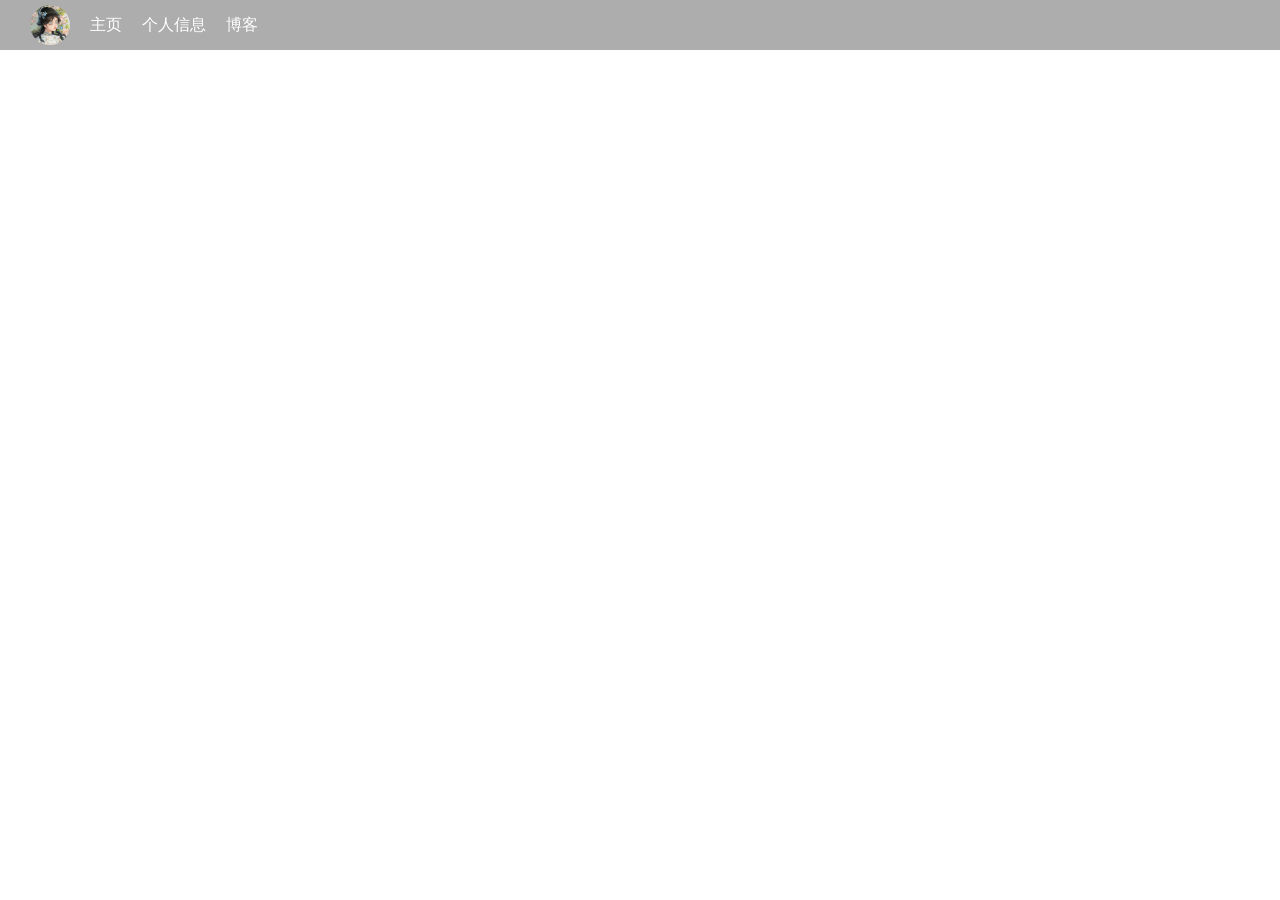
==== index.html @ e6e5ce70 "web" ====
<!DOCTYPE html>
<html lang="en">
<head>
 <video src="./img/background.mp4"  class="bjimg" autoplay loop muted></video>
    <meta charset="UTF-8">
    <meta http-equiv="X-UA-Compatible" content="IE=edge">
    <meta name="viewport" content="width=device-width, initial-scale=1.0">
    <title>Document</title>

    <link rel="stylesheet" href="./common.css">

</head>
<body>
    <!-- 导航栏 -->

    <div class="nav">
        <img src="./img/head.png" alt="">
         <a class="index.html">主页</a>
        <a href="message.html">个人信息</a>
        <a href="boke.html">博客</a>
    </div>

 <h1 class="title">welcome to my world </h1>

<html>
<head>

</head>
<body>
<script>
function clickEffect() {
  let balls = [];
  let longPressed = false;
  let longPress;
  let multiplier = 0;
  let width, height;
  let origin;
  let normal;
  let ctx;
  const colours = ["#F73859", "#14FFEC", "#00E0FF", "#FF99FE", "#FAF15D"];
  const canvas = document.createElement("canvas");
  document.body.appendChild(canvas);
  canvas.setAttribute("style", "width: 100%; height: 100%; top: 0; left: 0; z-index: 99999; position: fixed; pointer-events: none;");
  const pointer = document.createElement("span");
  pointer.classList.add("pointer");
  document.body.appendChild(pointer);

  if (canvas.getContext && window.addEventListener) {
    ctx = canvas.getContext("2d");
    updateSize();
    window.addEventListener('resize', updateSize, false);
    loop();
    window.addEventListener("mousedown", function(e) {
      pushBalls(randBetween(10, 20), e.clientX, e.clientY);
      document.body.classList.add("is-pressed");
      longPress = setTimeout(function(){
        document.body.classList.add("is-longpress");
        longPressed = true;
      }, 500);
    }, false);
    window.addEventListener("mouseup", function(e) {
      clearInterval(longPress);
      if (longPressed == true) {
        document.body.classList.remove("is-longpress");
        pushBalls(randBetween(50 + Math.ceil(multiplier), 100 + Math.ceil(multiplier)), e.clientX, e.clientY);
        longPressed = false;
      }
      document.body.classList.remove("is-pressed");
    }, false);
    window.addEventListener("mousemove", function(e) {
      let x = e.clientX;
      let y = e.clientY;
      pointer.style.top = y + "px";
      pointer.style.left = x + "px";
    }, false);
  } else {
    console.log("canvas or addEventListener is unsupported!");
  }


  function updateSize() {
    canvas.width = window.innerWidth * 2;
    canvas.height = window.innerHeight * 2;
    canvas.style.width = window.innerWidth + 'px';
    canvas.style.height = window.innerHeight + 'px';
    ctx.scale(2, 2);
    width = (canvas.width = window.innerWidth);
    height = (canvas.height = window.innerHeight);
    origin = {
      x: width / 2,
      y: height / 2
    };
    normal = {
      x: width / 2,
      y: height / 2
    };
  }
  class Ball {
    constructor(x = origin.x, y = origin.y) {
      this.x = x;
      this.y = y;
      this.angle = Math.PI * 2 * Math.random();
      if (longPressed == true) {
        this.multiplier = randBetween(14 + multiplier, 15 + multiplier);
      } else {
        this.multiplier = randBetween(6, 12);
      }
      this.vx = (this.multiplier + Math.random() * 0.5) * Math.cos(this.angle);
      this.vy = (this.multiplier + Math.random() * 0.5) * Math.sin(this.angle);
      this.r = randBetween(8, 12) + 3 * Math.random();
      this.color = colours[Math.floor(Math.random() * colours.length)];
    }
    update() {
      this.x += this.vx - normal.x;
      this.y += this.vy - normal.y;
      normal.x = -2 / window.innerWidth * Math.sin(this.angle);
      normal.y = -2 / window.innerHeight * Math.cos(this.angle);
      this.r -= 0.3;
      this.vx *= 0.9;
      this.vy *= 0.9;
    }
  }

  function pushBalls(count = 1, x = origin.x, y = origin.y) {
    for (let i = 0; i < count; i++) {
      balls.push(new Ball(x, y));
    }
  }

  function randBetween(min, max) {
    return Math.floor(Math.random() * max) + min;
  }

  function loop() {
    ctx.fillStyle = "rgba(255, 255, 255, 0)";
    ctx.clearRect(0, 0, canvas.width, canvas.height);
    for (let i = 0; i < balls.length; i++) {
      let b = balls[i];
      if (b.r < 0) continue;
      ctx.fillStyle = b.color;
      ctx.beginPath();
      ctx.arc(b.x, b.y, b.r, 0, Math.PI * 2, false);
      ctx.fill();
      b.update();
    }
    if (longPressed == true) {
      multiplier += 0.2;
    } else if (!longPressed && multiplier >= 0) {
      multiplier -= 0.4;
    }
    removeBall();
    requestAnimationFrame(loop);
  }

  function removeBall() {
    for (let i = 0; i < balls.length; i++) {
      let b = balls[i];
      if (b.x + b.r < 0 || b.x - b.r > width || b.y + b.r < 0 || b.y - b.r > height || b.r < 0) {
        balls.splice(i, 1);
      }
    }
  }
}
clickEffect();//调用特效函数
</script>

</body>
</html>


</body>
</html>
---- common.css ----
* {
    margin: 0;
    padding: 0;
    box-sizing: border-box;
}

   .bjimg {
      position: fixed;
      top: 0;
      left: 0;
      width: 100%;
      height: 100%;
      z-index: -10;
      object-fit: cover;

    }

.title {
    position: absolute;
    display: flex;
    justify-content: center;
    left: 0;
    right: 0;
    top: 400px;
    margin: auto;
    bottom: 0;
    color: #fff;
    font-size: 64px;
    font-weight: 500;
}

/* 设置整体页面高度 */
html, body {
    height: 100%;
    background-position: center center;
    background-size: cover;
    background-repeat: no-repeat;
}

/* 上方导航栏 */
.nav {
    width: 100%;
    height: 50px;
    background-color: rgba(51, 51, 51, 0.4);
    color: #fff;

    display: flex;
    justify-content: left;
    align-items: center;
}

/* 导航栏中的图标 */
.nav img {
    width: 40px;
    height: 40px;
    margin-left: 30px;
    margin-right: 10px;
    border-radius: 50%;
}

/* 导航栏中的占位器 */
.nav .spacer {
    width: 70%;
}

/* 导航栏中的按钮 */
.nav a {
    color: #fff;
    text-decoration: none;
    padding: 0 10px;
}


/* 页面内容  版心 */
.container {
    /* 使用 calc 计算高度 */
    height: calc(100% - 50px);
    /* 设置版心宽度 */
    width: 1100px;
    /* 水平居中 */
    margin: 0 auto;
    /* 使用弹性布局 */
    display: flex;
    justify-content: space-between;
    align-items: stretch;
}

/* 左侧部分，用来放置用户信息 */
.container-left {
    height: 100%;
    width: 250px;
}

.container-left-container{
 height: 50%;
    /* 和左侧部分中间留出50px间隙 */
    width: 250px;
    /* 若内容溢出则自动加上滚动条 */
    overflow: auto;
    background-color: rgba(255, 255, 255, 0.6);
    border-radius: 10px;
}
.container-left-container img {
    width: 140px;
    height: 140px;
    border-radius: 50%;
}
.container h3 {
    text-align: center;
    padding: 10px;
}
/* 右侧部分，用来放置正文 */
.container-right {
    height: 100%;
    /* 和左侧部分中间留出50px间隙 */
    width: 800px;
    /* 若内容溢出则自动加上滚动条 */
    overflow: auto;
    background-color: rgba(255, 255, 255, 0.5);
    border-radius: 100px;
}

.boke {
  margin: 0 auto;
    display: flex;
    height: calc(100% - 50px);
    width: 1400px;
    margin: 0 auto;
    justify-content: space-between;

}

.boke-left
{
    height: 720px;
    /* 和左侧部分中间留出50px间隙 */
    width: 330px;
    /* 若内容溢出则自动加上滚动条 */

    background-color: rgba(255, 255, 255, 0);
    border-radius: 10px;

}

.message
{
height: 50%;
    /* 和左侧部分中间留出50px间隙 */
    width: 330px;
    /* 若内容溢出则自动加上滚动条 */
    overflow: auto;
    background-color: rgba(255, 255, 255, 0.5);
    border-radius: 10px;
}
.head-name
{
 width: ;
    height: 200px;
    background-color: rgba(255, 255, 255, 0);
    display: flex;
    justify-content: left;
    align-items: center;
}

.counter {
    padding: 5px;
    display: flex;
    justify-content: space-around;
}

.head_name img {
    width: 90px;
    height: 90px;
    margin-left: 30px;
    margin-right: 10px;
    border-radius: 50%;
}

/* 导航栏中的按钮 */
.head_name a {
    color: #fff;
    text-decoration: none;
    padding: 0 10px;
    font-size:54px;
}
.hot
{
 width: 330px;
 height:400px;
 background-color: rgba(205, 255, 255, 0.5);

}

.hot img
{
width: 60px;
 height:60px;
}

.talk
{
 width: 330px;
 height:380px;
 background-color: rgba(255, 205, 255, 0.5);

}

.boke-center
{
 height: 100%;
    /* 和左侧部分中间留出50px间隙 */
    width: 620px;

    background-color: rgba(255, 255, 255, 0);
    border-radius: 10px;


}

.passage
{
 width: 650px;
height:250px;
 background-color: rgba(255, 255, 255, 0.5);
}

.passage1
{
 width: 620px;
height:600px;
 background-color: rgba(255, 255, 255, 0.5);
}

.boke-right
{
 height: 100%;
    /* 和左侧部分中间留出50px间隙 */
    width: 280px;
    background-color: rgba(255, 255, 255, 0.5);
    border-radius: 10px;
}

.dict
{
 width: 280px;
 height:50%;
 background-color: rgba(255, 255, 205, 0.5);
}

.classify
{
 width: 280px;
 height:50%;
 background-color: rgba(255, 255, 5, 0.5);
}


p {

    color: #fff;
    font-size: 14px;
    font-weight: 500;
}

h2 {
  color: #fff;
    font-size: 20px;
    font-weight: 500;
    text-align: center;
}
h3 {
  color: #fff;
    font-size: 25px;
    font-weight: 500;
    text-align: center;
}
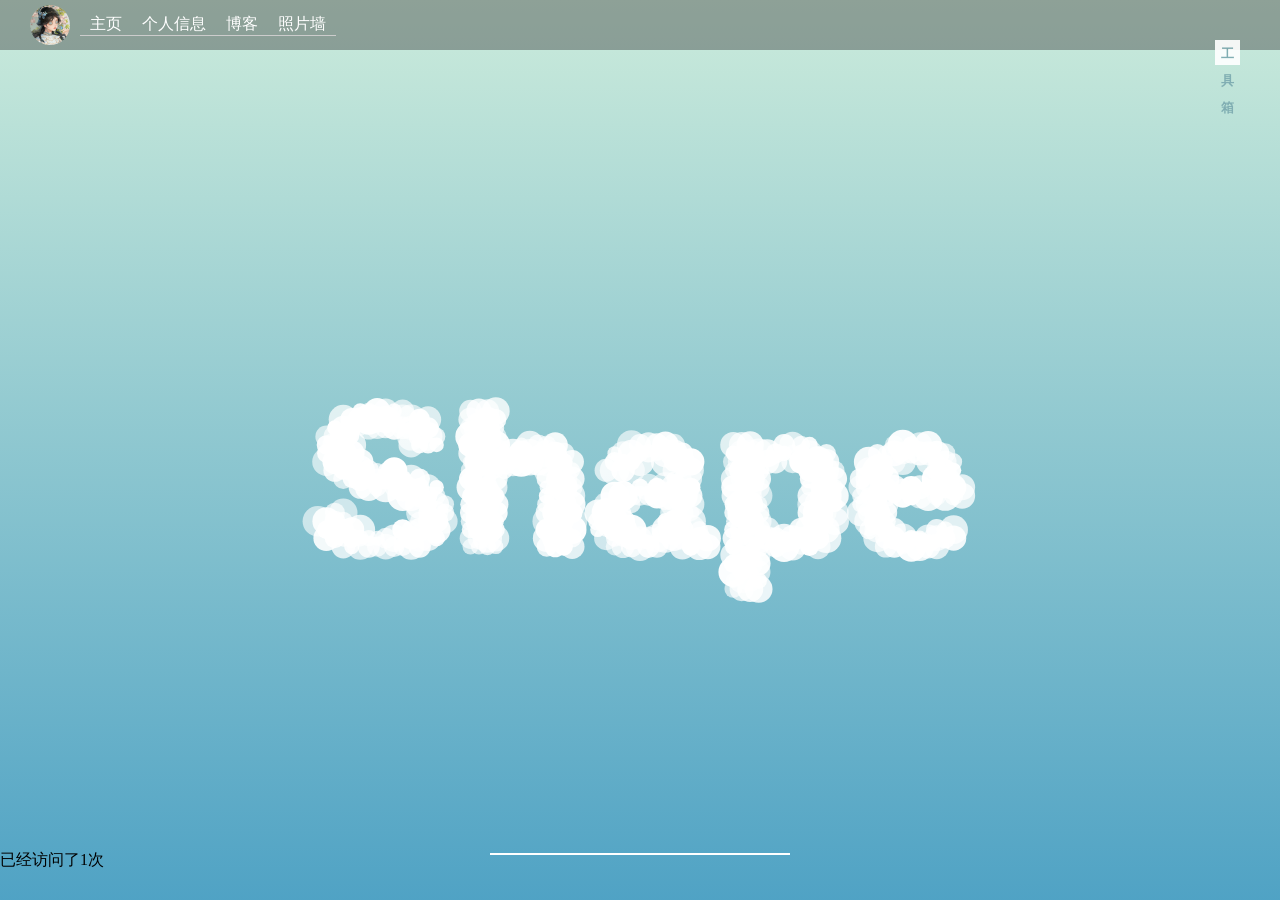
==== commit 00e0d547: "动画" ====
--- a/index.html
+++ b/index.html
@@ -1,31 +1,54 @@
 <!DOCTYPE html>
 <html lang="en">
 <head>
- <video src="./img/background.mp4"  class="bjimg" autoplay loop muted></video>
+
+ <video src="./img/background.mp4"  class="bjimg" autoplay loop muted ></video>
     <meta charset="UTF-8">
     <meta http-equiv="X-UA-Compatible" content="IE=edge">
     <meta name="viewport" content="width=device-width, initial-scale=1.0">
     <title>Document</title>
-
-    <link rel="stylesheet" href="./common.css">
+    <link rel="stylesheet" href="./css/common.css">
+     <link rel="stylesheet" href="css/normalize.css">
+     <link rel="stylesheet" href="./css/style.css" media="screen" type="text/css" />
+       <div class="nav">
+        <img src="./img/head.png" alt="">
+           <a class="index.html">主页</a>
+           <a href="./html/message.html">个人信息</a>
+           <a href="./html/boke.html">博客</a>
+           <a href="./html/photo.html">照片墙</a>
+    </div>
 
 </head>
+
 <body>
-    <!-- 导航栏 -->
-
-    <div class="nav">
-        <img src="./img/head.png" alt="">
-         <a class="index.html">主页</a>
-        <a href="message.html">个人信息</a>
-        <a href="boke.html">博客</a>
+<div class="over">
+<canvas class="canvas"  width="500" height="400">您的浏览器不支持canvas，请升级</canvas>
+<div class="help">工具箱</div>
+<div class="ui">
+  <input class="ui-input" type="输入你的文字" />
+  <span class="ui-return">↵</span>
+</div>
+</div>
+<div class="overlay">
+  <div class="tabs">
+    <div class="tabs-labels"><span class="tabs-label">指令</span>
+    <div class="tabs-panels">
+      <ul class="tabs-panel commands">
+        <li class="commands-item"><span class="commands-item-title">文本</span><span class="commands-item-info" data-demo="hello world">任意文字</span><span class="commands-item-action">Demo</span></li>
+         <li class="commands-item"><span class="commands-item-title">倒计时</span><span class="commands-item-info" data-demo="#time">时间</span><span class="commands-item-action">Demo</span></li>
+        <li class="commands-item"><span class="commands-item-title">矩形</span><span class="commands-item-info" data-demo="#rectangle 30x15">矩形长宽<span class="commands-item-mode">width x height</span></span><span class="commands-item-action">Demo</span></li>
+        <li class="commands-item"><span class="commands-item-title">圆形</span><span class="commands-item-info" data-demo="#circle 25">圆形半径<span class="commands-item-mode">diameter</span></span><span class="commands-item-action">Demo</span></li>
+        <li class="commands-item commands-item--gap"><span class="commands-item-title">现在时间</span><span class="commands-item-info" data-demo="The time is|#time|#countdown 3|#icon thumbs-up"><span class="commands-item-mode"></span>&nbsp;<span class="commands-item-mode"></span></span><span class="commands-item-action">Demo</span></li>
+      </ul>
+      <div class="tabs-panel ui-details">
+      </div>
+      <div class="tabs-panel ui-share">
+      </div>
     </div>
-
- <h1 class="title">welcome to my world </h1>
-
-<html>
-<head>
-
-</head>
+  </div>
+</div>
+</div>
+  <script src="js/index.js"></script>
 <body>
 <script>
 function clickEffect() {
@@ -37,10 +60,10 @@
   let origin;
   let normal;
   let ctx;
-  const colours = ["#F73859", "#14FFEC", "#00E0FF", "#FF99FE", "#FAF15D"];
+  const colours = ["#FFB6C1","#6495ED","#98FB98","#FFE4C4","#FF7F50","#FF6347"];
   const canvas = document.createElement("canvas");
   document.body.appendChild(canvas);
-  canvas.setAttribute("style", "width: 100%; height: 100%; top: 0; left: 0; z-index: 99999; position: fixed; pointer-events: none;");
+  canvas.setAttribute("style", "width: 1%; height: 1%; top: 0; left: 0; z-index: 99999; position: fixed; pointer-events: none;");
   const pointer = document.createElement("span");
   pointer.classList.add("pointer");
   document.body.appendChild(pointer);
@@ -87,12 +110,12 @@
     width = (canvas.width = window.innerWidth);
     height = (canvas.height = window.innerHeight);
     origin = {
-      x: width / 2,
-      y: height / 2
+      x: width ,
+      y: height
     };
     normal = {
-      x: width / 2,
-      y: height / 2
+      x: width ,
+      y: height
     };
   }
   class Ball {
@@ -164,9 +187,20 @@
 clickEffect();//调用特效函数
 </script>
 
+<script type="text/javascript">
+
+	if(null !=localStorage.pagecount){
+		localStorage.pagecount=Number(localStorage.pagecount)+1;
+	}else{
+		localStorage.pagecount=1;
+		}
+	document.write("已经访问了"+localStorage.pagecount+"次<br>");
+
+</script>
+
+
 </body>
+
 </html>
 
 
-</body>
-</html>
--- a/css/common.css
+++ b/css/common.css
@@ -0,0 +1,334 @@
+* {
+    margin: 0;
+    padding: 0;
+    box-sizing: border-box;
+
+}
+
+.over{
+ overflow:hidden;
+ width:1500px;
+  height:800px;
+}
+
+
+   .bjimg {
+      position: fixed;
+      top: 0;
+      left: 0;
+      width: 100%;
+      height: 100%;
+      z-index: -10;
+      object-fit: cover;
+
+    }
+
+.title {
+    position: absolute;
+    display: flex;
+    justify-content: center;
+    left: 0;
+    right: 0;
+    top: 400px;
+    margin: auto;
+    bottom: 0;
+    color: #fff;
+    font-size: 64px;
+    font-weight: 500;
+    font-family: "宋体";
+
+}
+.title:hover {
+            color: rgb(232,71,65);
+            font-size: 100px;
+}
+
+/* 设置整体页面高度 */
+html, body {
+    height: 100%;
+    background-position: center center;
+    background-size: cover;
+    background-repeat: no-repeat;
+       font-family: "宋体";
+}
+
+/* 上方导航栏 */
+.nav {
+    width: 100%;
+    height: 50px;
+    background-color: rgba(51, 51, 51, 0.4);
+    color: #fff;
+   font-family: "宋体";
+    display: flex;
+    justify-content: left;
+    align-items: center;
+}
+
+/* 导航栏中的图标 */
+.nav img {
+    width: 40px;
+    height: 40px;
+    margin-left: 30px;
+    margin-right: 10px;
+    border-radius: 50%;
+}
+
+/* 导航栏中的占位器 */
+.nav .spacer {
+    width: 70%;
+}
+
+/* 导航栏中的按钮 */
+.nav a {
+    color: #fff;
+    text-decoration: none;
+    padding: 0 10px;
+   font-family: "宋体";
+}
+
+
+/* 页面内容  版心 */
+.container {
+    /* 使用 calc 计算高度 */
+    height: calc(100% - 50px);
+    /* 设置版心宽度 */
+    width: 1100px;
+    /* 水平居中 */
+    margin: 0 auto;
+    /* 使用弹性布局 */
+    display: flex;
+    justify-content: space-between;
+    align-items: stretch;
+}
+
+/* 左侧部分，用来放置用户信息 */
+.container-left {
+    height: 100%;
+    width: 250px;
+}
+
+.container-left-container{
+ height: 50%;
+    /* 和左侧部分中间留出50px间隙 */
+    width: 250px;
+    /* 若内容溢出则自动加上滚动条 */
+
+    background-color: rgba(255, 255, 255, 0.6);
+    border-radius: 10px;
+}
+.container-left-container img {
+    width: 140px;
+    height: 140px;
+    border-radius: 50%;
+}
+.container h3 {
+    text-align: center;
+    padding: 10px;
+       font-family: "宋体";
+}
+/* 右侧部分，用来放置正文 */
+.container-right {
+    height: 100%;
+    /* 和左侧部分中间留出50px间隙 */
+    width: 800px;
+    /* 若内容溢出则自动加上滚动条 */
+    overflow: auto;
+    background-color: rgba(255, 255, 255, 0.5);
+    border-radius: 1px;
+}
+
+.boke {
+  margin: 0 auto;
+    display: flex;
+    height: calc(100% - 50px);
+    width: 1400px;
+    margin: 0 auto;
+    justify-content: space-between;
+
+}
+
+.boke-left
+{
+    height: 720px;
+    /* 和左侧部分中间留出50px间隙 */
+    width: 330px;
+    /* 若内容溢出则自动加上滚动条 */
+
+    background-color: rgba(255, 255, 255, 0);
+    border-radius: 10px;
+
+}
+
+.message
+{
+height: 50%;
+    /* 和左侧部分中间留出50px间隙 */
+    width: 330px;
+    /* 若内容溢出则自动加上滚动条 */
+    overflow: auto;
+    background-color: rgba(255, 255, 255, 0.5);
+    border-radius: 10px;
+}
+.head-name
+{
+ width: ;
+    height: 100px;
+    background-color: rgba(255, 255, 255, 0);
+    display: flex;
+    justify-content: left;
+    align-items: center;
+}
+
+.counter {
+    padding: 5px;
+    display: flex;
+    justify-content: space-around;
+}
+
+.message .head_name img {
+    width: 90px;
+    height: 90px;
+    margin-left: 30px;
+    margin-right: 10px;
+    border-radius: 50%;
+
+}
+.message img
+ {width: 45px;
+    height: 45px;
+    margin-left: 60px;
+    margin-right: 10px;
+    border-radius: 50%;
+     margin-top: 22px;
+    }
+
+/* 导航栏中的按钮 */
+.head_name a {
+    color: #fff;
+    text-decoration: none;
+    padding: 0 10px;
+    font-size:54px;
+}
+.hot
+{
+ width: 330px;
+ height:400px;
+ background-color: rgba(205, 255, 255, 0.5);
+
+}
+
+.hot img
+{
+width: 60px;
+ height:60px;
+}
+
+.talk
+{
+ width: 330px;
+ height:380px;
+ background-color: rgba(255, 205, 255, 0.5);
+
+}
+
+.boke-center
+{
+ height: 100%;
+    /* 和左侧部分中间留出50px间隙 */
+    width: 620px;
+
+    background-color: rgba(255, 255, 255, 0);
+    border-radius: 10px;
+
+
+}
+
+.passage
+{
+ width: 650px;
+height:250px;
+ background-color: rgba(255, 255, 255, 0.5);
+}
+
+.passage1
+{
+ width: 620px;
+height:600px;
+ background-color: rgba(255, 255, 255, 0.5);
+}
+
+.boke-right
+{
+ height: 100%;
+    /* 和左侧部分中间留出50px间隙 */
+    width: 280px;
+    background-color: rgba(255, 255, 255, 0.5);
+    border-radius: 10px;
+}
+
+.dict
+{
+ width: 280px;
+ height:50%;
+ background-color: rgba(255, 255, 205, 0.5);
+}
+
+.classify
+{
+ width: 280px;
+ height:50%;
+ background-color: rgba(255, 255, 5, 0.5);
+}
+
+
+p {
+
+    color: #fff;
+    font-size: 14px;
+    font-weight: 500;
+    font-family: "宋体";
+}
+
+h2 {
+  color: #fff;
+    font-size: 20px;
+    font-weight: 500;
+    text-align: center;
+ font-family: "宋体";
+}
+h3 {
+  color: #fff;
+    font-size: 25px;
+    font-weight: 500;
+    text-align: center;
+        font-family: "宋体";
+}
+h4 {
+  color: #fff;
+    font-size: 23px;
+    font-weight: 700;
+      font-family: "宋体";
+}
+
+h5{
+  color: #fff;
+    font-size: 20px;
+    font-weight: 500;
+
+        font-family: "宋体";
+}
+
+
+
+a {
+    cursor:url('../img/pointer.cur'), auto;
+}
+.visit
+{
+ width: 280px;
+ height:50%;
+ background-color: rgba(255, 255, 5, 0.5);
+}
+
+
+
--- a/css/style.css
+++ b/css/style.css
@@ -0,0 +1,315 @@
+body {
+   box-sizing: border-box;
+}
+
+
+h1 {
+  color: #111;
+  margin: 0 0 12px 0;
+  font-size: 24px;
+  line-height: 1.5em;
+}
+
+p {
+  margin: 0 0 10x 0;
+}
+
+a {
+  color: #888;
+  text-decoration: none;
+  border-bottom: 1px solid #ccc;
+}
+
+a:hover {
+  border-bottom-color: #888;
+}
+
+body,
+.overlay {
+  -webkit-perspective: 1000;
+  -webkit-perspective-origin-y:50%;
+  box-sizing: border-box;
+}
+
+.body--ready {
+  background: -webkit-linear-gradient(top, rgb(203, 235, 219) 0%, rgb(55, 148, 192) 120%);
+  background: -moz-linear-gradient(top, rgb(203, 235, 219) 0%, rgb(55, 148, 192) 120%);
+  background: -o-linear-gradient(top, rgb(203, 235, 219) 0%, rgb(55, 148, 192) 120%);
+  background: -ms-linear-gradient(top, rgb(203, 235, 219) 0%, rgb(55, 148, 192) 120%);
+  background: linear-gradient(top, rgb(203, 235, 219) 0%, rgb(55, 148, 192) 120%);
+}
+
+.body--ready .overlay {
+  -webkit-transition: -webkit-transform 0.7s cubic-bezier(0.694, 0.0482, 0.335, 1),
+                      opacity 0.7s cubic-bezier(0.694, 0.0482, 0.335, 1);
+  -moz-transition: -moz-transform 0.7s cubic-bezier(0.694, 0.0482, 0.335, 1),
+                      opacity 0.7s cubic-bezier(0.694, 0.0482, 0.335, 1);
+  -ms-transition: -ms-transform 0.7s cubic-bezier(0.694, 0.0482, 0.335, 1),
+                      opacity 0.7s cubic-bezier(0.694, 0.0482, 0.335, 1);
+  -o-transition: -o-transform 0.7s cubic-bezier(0.694, 0.0482, 0.335, 1),
+                      opacity 0.7s cubic-bezier(0.694, 0.0482, 0.335, 1);
+  transition: transform 0.7s cubic-bezier(0.694, 0.0482, 0.335, 1),
+                      opacity 0.7s cubic-bezier(0.694, 0.0482, 0.335, 1);
+}
+
+
+.ui {
+  position: absolute;
+  left: 50%;
+  bottom: 5%;
+  width: 300px;
+  margin-left: -150px;
+}
+
+.ui-input {
+  width: 100%;
+  height: 50px;
+  background: none;
+  font-size: 24px;
+  font-weight: bold;
+  color: #fff;
+  text-align: center;
+  border: none;
+  border-bottom: 2px solid white;
+}
+
+.ui-input:focus {
+  outline: none;
+  border: none;
+  border-bottom: 2px solid white;
+}
+
+.ui-return {
+  display: none;
+  position: absolute;
+  top: 20px;
+  right: 0;
+  padding: 3px 2px 0 2px;
+  font-size: 10px;
+  line-height: 10px;
+  color: #fff;
+  border: 1px solid #fff;
+}
+
+.ui--enter .ui-return {
+  display: block;
+}
+
+.ui--wide {
+  width: 76%;
+  margin-left: 12%;
+  left: 0;
+}
+
+.ui--wide .ui-return {
+  right: -20px;
+}
+
+.help {
+  position: absolute;
+  top: 40px;
+  right: 40px;
+  width: 25px;
+  height: 25px;
+  text-align: center;
+  font-size: 13px;
+  line-height: 27px;
+  font-weight: bold;
+  cursor: pointer;
+  background: #fff;
+  color: #79a8ae;
+  opacity: .9;
+
+  -webkit-transition: opacity 0.1s cubic-bezier(0.694, 0.0482, 0.335, 1);
+  -moz-transition: opacity 0.1s cubic-bezier(0.694, 0.0482, 0.335, 1);
+  -ms-transition: opacity 0.1s cubic-bezier(0.694, 0.0482, 0.335, 1);
+  -o-transition: opacity 0.1s cubic-bezier(0.694, 0.0482, 0.335, 1);
+  transition: opacity 0.1s cubic-bezier(0.694, 0.0482, 0.335, 1);
+}
+
+.help:hover {
+  opacity: 1;
+}
+
+.overlay {
+  position: absolute;
+  top: 50%;
+  left: 50%;
+  width: 550px;
+  height: 400px;
+  margin: -260px 0 0 -275px;
+  opacity: 0;
+
+  -webkit-transform: rotateY(90deg);
+  -moz-transform: rotateY(90deg);
+  -ms-transform: rotateY(90deg);
+  -o-transform: rotateY(90deg);
+  transform: rotateY(90deg);
+}
+
+.overlay--visible {
+  opacity: 1;
+
+  -webkit-transform: rotateY(0);
+  -moz-transform: rotateY(0);
+  -ms-transform: rotateY(0);
+  -o-transform: rotateY(0);
+  transform: rotateY(0);
+}
+
+.ui-share,
+.ui-details {
+  opacity: .9;
+  background: #fff;
+  z-index: 2;
+}
+
+.ui-details-content,
+.ui-share-content {
+  padding: 100px 50px;
+}
+
+.commands {
+  margin: 0;
+  padding: 0;
+  list-style: none;
+  cursor: pointer;
+}
+
+.commands-item {
+  font-size: 12px;
+  line-height: 22px;
+  font-weight: bold;
+  text-transform: uppercase;
+  letter-spacing: 1px;
+  padding: 20px;
+  background: #fff;
+  margin-top: 1px;
+  color: #333;
+  opacity: .9;
+
+  -webkit-transition: -webkit-transform 0.7s cubic-bezier(0.694, 0.0482, 0.335, 1),
+                      opacity 0.1s cubic-bezier(0.694, 0.0482, 0.335, 1);
+  -moz-transition: -moz-transform 0.1s cubic-bezier(0.694, 0.0482, 0.335, 1),
+                      opacity 0.1s cubic-bezier(0.694, 0.0482, 0.335, 1);
+  -ms-transition: -ms-transform 0.1s cubic-bezier(0.694, 0.0482, 0.335, 1),
+                      opacity 0.1s cubic-bezier(0.694, 0.0482, 0.335, 1);
+  -o-transition: -o-transform 0.1s cubic-bezier(0.694, 0.0482, 0.335, 1),
+                      opacity 0.1s cubic-bezier(0.694, 0.0482, 0.335, 1);
+  transition: transform 0.1s cubic-bezier(0.694, 0.0482, 0.335, 1),
+                      opacity 0.1s cubic-bezier(0.694, 0.0482, 0.335, 1);
+}
+
+.commands-item--gap {
+  margin-top: 9px;
+}
+
+.commands-item:hover {
+  opacity: 1;
+}
+
+.commands-item:hover .commands-item-action {
+  background: #333;
+}
+
+.commands-item a {
+  display: inline-block;
+}
+
+.commands-item-mode {
+  display: inline-block;
+  margin-left: 3px;
+  font-style: italic;
+  color: #ccc;
+}
+
+.commands-item-title {
+  display: inline-block;
+  width: 150px;
+}
+
+.commands-item-info {
+  display: inline-block;
+  width: 300px;
+  font-size: 14px;
+  text-transform: none;
+  letter-spacing: 0;
+  font-weight: normal;
+  color: #aaa;
+}
+
+.commands-item-action {
+  display: inline-block;
+  float: right;
+  margin-top: 3px;
+  text-transform: uppercase;
+  font-size: 10px;
+  line-height: 10px;
+  color: #fff;
+  background: #90c9d1;
+  padding: 5px 10px 4px 10px;
+  border-radius: 3px;
+}
+
+.commands-item:first-child {
+  margin-top: 0;
+}
+
+.twitter-share {
+  position: absolute;
+  top: 4px;
+  right: 20px;
+}
+
+
+.tabs-labels {
+  margin-bottom: 9px;
+}
+
+.tabs-label {
+  display: inline-block;
+  background: #fff;
+  padding: 10px 20px;
+  font-size: 12px;
+  line-height: 22px;
+  font-weight: bold;
+  text-transform: uppercase;
+  letter-spacing: 1px;
+  color: #333;
+  opacity: .5;
+  cursor: pointer;
+  margin-right: 2px;
+
+  -webkit-transition: opacity 0.1s cubic-bezier(0.694, 0.0482, 0.335, 1);
+  -moz-transition: opacity 0.1s cubic-bezier(0.694, 0.0482, 0.335, 1);
+  -ms-transition: opacity 0.1s cubic-bezier(0.694, 0.0482, 0.335, 1);
+  -o-transition: opacity 0.1s cubic-bezier(0.694, 0.0482, 0.335, 1);
+  transition: opacity 0.1s cubic-bezier(0.694, 0.0482, 0.335, 1);
+}
+
+.tabs-label:hover {
+  opacity: .9;
+}
+
+.tabs-label--active {
+  opacity: .9;
+}
+
+.tabs-panel {
+  display: none;
+}
+
+.tabs-panel--active {
+  display: block;
+}
+
+.tab-panel {
+  position: absolute;
+  top: 0;
+  left: 0;
+  width: 100%;
+}
+
+.touch .ui-input {
+  display: none;
+}
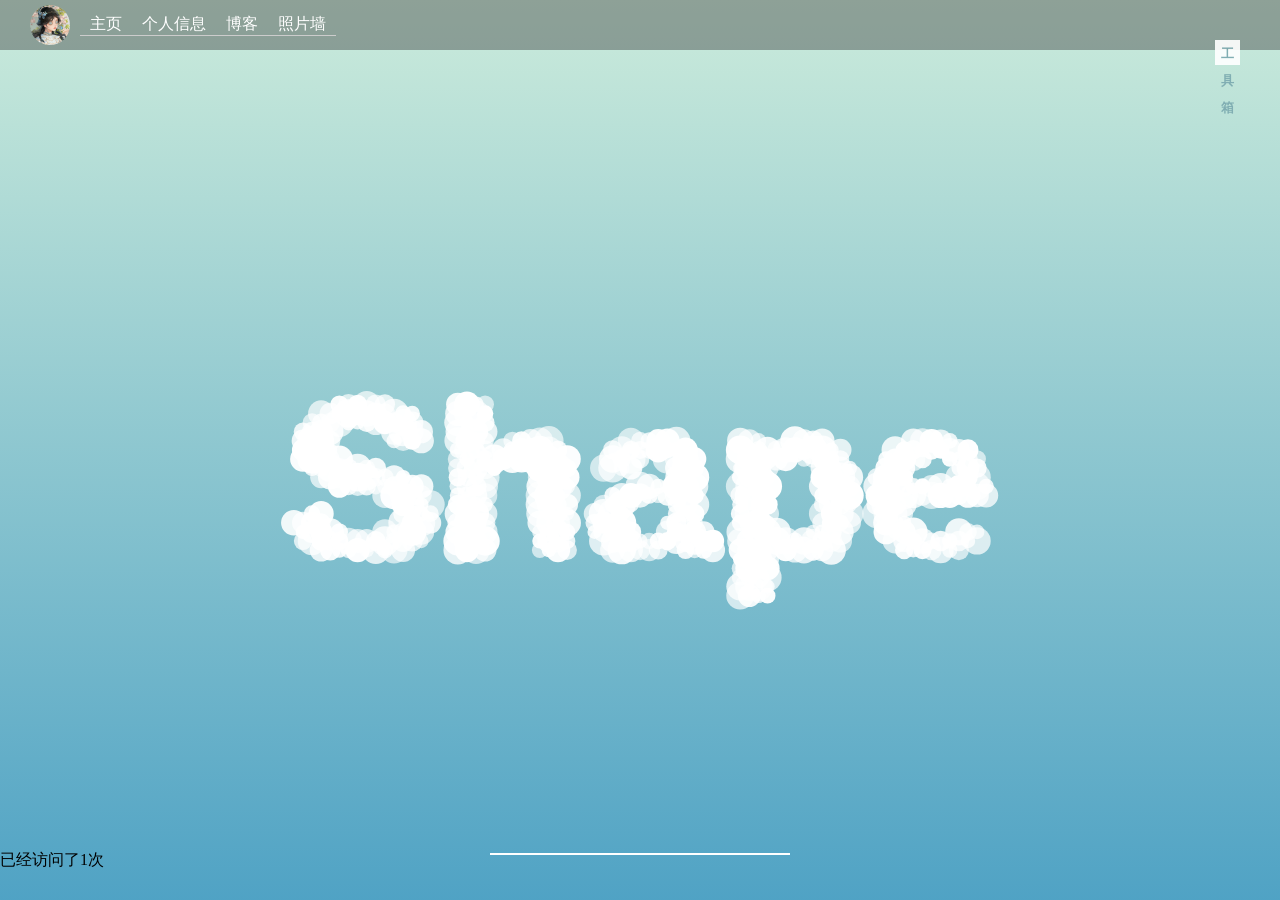
==== commit b21f2629: "修复" ====
--- a/index.html
+++ b/index.html
@@ -1,206 +1,206 @@
-<!DOCTYPE html>
-<html lang="en">
-<head>
-
- <video src="./img/background.mp4"  class="bjimg" autoplay loop muted ></video>
-    <meta charset="UTF-8">
-    <meta http-equiv="X-UA-Compatible" content="IE=edge">
-    <meta name="viewport" content="width=device-width, initial-scale=1.0">
-    <title>Document</title>
-    <link rel="stylesheet" href="./css/common.css">
-     <link rel="stylesheet" href="css/normalize.css">
-     <link rel="stylesheet" href="./css/style.css" media="screen" type="text/css" />
-       <div class="nav">
-        <img src="./img/head.png" alt="">
-           <a class="index.html">主页</a>
-           <a href="./html/message.html">个人信息</a>
-           <a href="./html/boke.html">博客</a>
-           <a href="./html/photo.html">照片墙</a>
-    </div>
-
-</head>
-
-<body>
-<div class="over">
-<canvas class="canvas"  width="500" height="400">您的浏览器不支持canvas，请升级</canvas>
-<div class="help">工具箱</div>
-<div class="ui">
-  <input class="ui-input" type="输入你的文字" />
-  <span class="ui-return">↵</span>
-</div>
-</div>
-<div class="overlay">
-  <div class="tabs">
-    <div class="tabs-labels"><span class="tabs-label">指令</span>
-    <div class="tabs-panels">
-      <ul class="tabs-panel commands">
-        <li class="commands-item"><span class="commands-item-title">文本</span><span class="commands-item-info" data-demo="hello world">任意文字</span><span class="commands-item-action">Demo</span></li>
-         <li class="commands-item"><span class="commands-item-title">倒计时</span><span class="commands-item-info" data-demo="#time">时间</span><span class="commands-item-action">Demo</span></li>
-        <li class="commands-item"><span class="commands-item-title">矩形</span><span class="commands-item-info" data-demo="#rectangle 30x15">矩形长宽<span class="commands-item-mode">width x height</span></span><span class="commands-item-action">Demo</span></li>
-        <li class="commands-item"><span class="commands-item-title">圆形</span><span class="commands-item-info" data-demo="#circle 25">圆形半径<span class="commands-item-mode">diameter</span></span><span class="commands-item-action">Demo</span></li>
-        <li class="commands-item commands-item--gap"><span class="commands-item-title">现在时间</span><span class="commands-item-info" data-demo="The time is|#time|#countdown 3|#icon thumbs-up"><span class="commands-item-mode"></span>&nbsp;<span class="commands-item-mode"></span></span><span class="commands-item-action">Demo</span></li>
-      </ul>
-      <div class="tabs-panel ui-details">
-      </div>
-      <div class="tabs-panel ui-share">
-      </div>
-    </div>
-  </div>
-</div>
-</div>
-  <script src="js/index.js"></script>
-<body>
-<script>
-function clickEffect() {
-  let balls = [];
-  let longPressed = false;
-  let longPress;
-  let multiplier = 0;
-  let width, height;
-  let origin;
-  let normal;
-  let ctx;
-  const colours = ["#FFB6C1","#6495ED","#98FB98","#FFE4C4","#FF7F50","#FF6347"];
-  const canvas = document.createElement("canvas");
-  document.body.appendChild(canvas);
-  canvas.setAttribute("style", "width: 1%; height: 1%; top: 0; left: 0; z-index: 99999; position: fixed; pointer-events: none;");
-  const pointer = document.createElement("span");
-  pointer.classList.add("pointer");
-  document.body.appendChild(pointer);
-
-  if (canvas.getContext && window.addEventListener) {
-    ctx = canvas.getContext("2d");
-    updateSize();
-    window.addEventListener('resize', updateSize, false);
-    loop();
-    window.addEventListener("mousedown", function(e) {
-      pushBalls(randBetween(10, 20), e.clientX, e.clientY);
-      document.body.classList.add("is-pressed");
-      longPress = setTimeout(function(){
-        document.body.classList.add("is-longpress");
-        longPressed = true;
-      }, 500);
-    }, false);
-    window.addEventListener("mouseup", function(e) {
-      clearInterval(longPress);
-      if (longPressed == true) {
-        document.body.classList.remove("is-longpress");
-        pushBalls(randBetween(50 + Math.ceil(multiplier), 100 + Math.ceil(multiplier)), e.clientX, e.clientY);
-        longPressed = false;
-      }
-      document.body.classList.remove("is-pressed");
-    }, false);
-    window.addEventListener("mousemove", function(e) {
-      let x = e.clientX;
-      let y = e.clientY;
-      pointer.style.top = y + "px";
-      pointer.style.left = x + "px";
-    }, false);
-  } else {
-    console.log("canvas or addEventListener is unsupported!");
-  }
-
-
-  function updateSize() {
-    canvas.width = window.innerWidth * 2;
-    canvas.height = window.innerHeight * 2;
-    canvas.style.width = window.innerWidth + 'px';
-    canvas.style.height = window.innerHeight + 'px';
-    ctx.scale(2, 2);
-    width = (canvas.width = window.innerWidth);
-    height = (canvas.height = window.innerHeight);
-    origin = {
-      x: width ,
-      y: height
-    };
-    normal = {
-      x: width ,
-      y: height
-    };
-  }
-  class Ball {
-    constructor(x = origin.x, y = origin.y) {
-      this.x = x;
-      this.y = y;
-      this.angle = Math.PI * 2 * Math.random();
-      if (longPressed == true) {
-        this.multiplier = randBetween(14 + multiplier, 15 + multiplier);
-      } else {
-        this.multiplier = randBetween(6, 12);
-      }
-      this.vx = (this.multiplier + Math.random() * 0.5) * Math.cos(this.angle);
-      this.vy = (this.multiplier + Math.random() * 0.5) * Math.sin(this.angle);
-      this.r = randBetween(8, 12) + 3 * Math.random();
-      this.color = colours[Math.floor(Math.random() * colours.length)];
-    }
-    update() {
-      this.x += this.vx - normal.x;
-      this.y += this.vy - normal.y;
-      normal.x = -2 / window.innerWidth * Math.sin(this.angle);
-      normal.y = -2 / window.innerHeight * Math.cos(this.angle);
-      this.r -= 0.3;
-      this.vx *= 0.9;
-      this.vy *= 0.9;
-    }
-  }
-
-  function pushBalls(count = 1, x = origin.x, y = origin.y) {
-    for (let i = 0; i < count; i++) {
-      balls.push(new Ball(x, y));
-    }
-  }
-
-  function randBetween(min, max) {
-    return Math.floor(Math.random() * max) + min;
-  }
-
-  function loop() {
-    ctx.fillStyle = "rgba(255, 255, 255, 0)";
-    ctx.clearRect(0, 0, canvas.width, canvas.height);
-    for (let i = 0; i < balls.length; i++) {
-      let b = balls[i];
-      if (b.r < 0) continue;
-      ctx.fillStyle = b.color;
-      ctx.beginPath();
-      ctx.arc(b.x, b.y, b.r, 0, Math.PI * 2, false);
-      ctx.fill();
-      b.update();
-    }
-    if (longPressed == true) {
-      multiplier += 0.2;
-    } else if (!longPressed && multiplier >= 0) {
-      multiplier -= 0.4;
-    }
-    removeBall();
-    requestAnimationFrame(loop);
-  }
-
-  function removeBall() {
-    for (let i = 0; i < balls.length; i++) {
-      let b = balls[i];
-      if (b.x + b.r < 0 || b.x - b.r > width || b.y + b.r < 0 || b.y - b.r > height || b.r < 0) {
-        balls.splice(i, 1);
-      }
-    }
-  }
-}
-clickEffect();//调用特效函数
-</script>
-
-<script type="text/javascript">
-
-	if(null !=localStorage.pagecount){
-		localStorage.pagecount=Number(localStorage.pagecount)+1;
-	}else{
-		localStorage.pagecount=1;
-		}
-	document.write("已经访问了"+localStorage.pagecount+"次<br>");
-
-</script>
-
-
-</body>
-
-</html>
-
-
+<!DOCTYPE html>
+<html lang="en">
+<head>
+
+ <video src="./img/background.mp4"  class="bjimg" autoplay loop muted ></video>
+    <meta charset="UTF-8">
+    <meta http-equiv="X-UA-Compatible" content="IE=edge">
+    <meta name="viewport" content="width=device-width, initial-scale=1.0">
+    <title>Document</title>
+    <link rel="stylesheet" href="./css/common.css">
+     <link rel="stylesheet" href="css/normalize.css">
+     <link rel="stylesheet" href="./css/style.css" media="screen" type="text/css" />
+       <div class="nav">
+        <img src="./img/head.png" alt="">
+           <a class="index.html">主页</a>
+           <a href="./html/message.html">个人信息</a>
+           <a href="./html/boke.html">博客</a>
+           <a href="./html/photo.html">照片墙</a>
+    </div>
+
+</head>
+
+<body>
+<div class="over">
+<canvas class="canvas"  width="500" height="400">您的浏览器不支持canvas，请升级</canvas>
+<div class="help">工具箱</div>
+<div class="ui">
+  <input class="ui-input" type="输入你的文字" />
+  <span class="ui-return">↵</span>
+</div>
+</div>
+<div class="overlay">
+  <div class="tabs">
+    <div class="tabs-labels"><span class="tabs-label">指令</span>
+    <div class="tabs-panels">
+      <ul class="tabs-panel commands">
+        <li class="commands-item"><span class="commands-item-title">文本</span><span class="commands-item-info" data-demo="hello world">任意文字</span><span class="commands-item-action">Demo</span></li>
+         <li class="commands-item"><span class="commands-item-title">倒计时</span><span class="commands-item-info" data-demo="#time">时间</span><span class="commands-item-action">Demo</span></li>
+        <li class="commands-item"><span class="commands-item-title">矩形</span><span class="commands-item-info" data-demo="#rectangle 30x15">矩形长宽<span class="commands-item-mode">width x height</span></span><span class="commands-item-action">Demo</span></li>
+        <li class="commands-item"><span class="commands-item-title">圆形</span><span class="commands-item-info" data-demo="#circle 25">圆形半径<span class="commands-item-mode">diameter</span></span><span class="commands-item-action">Demo</span></li>
+        <li class="commands-item commands-item--gap"><span class="commands-item-title">现在时间</span><span class="commands-item-info" data-demo="The time is|#time|#countdown 3|#icon thumbs-up"><span class="commands-item-mode"></span>&nbsp;<span class="commands-item-mode"></span></span><span class="commands-item-action">Demo</span></li>
+      </ul>
+      <div class="tabs-panel ui-details">
+      </div>
+      <div class="tabs-panel ui-share">
+      </div>
+    </div>
+  </div>
+</div>
+</div>
+  <script src="js/index.js"></script>
+<body>
+<script>
+function clickEffect() {
+  let balls = [];
+  let longPressed = false;
+  let longPress;
+  let multiplier = 0;
+  let width, height;
+  let origin;
+  let normal;
+  let ctx;
+  const colours = ["#FFB6C1","#6495ED","#98FB98","#FFE4C4","#FF7F50","#FF6347"];
+  const canvas = document.createElement("canvas");
+  document.body.appendChild(canvas);
+  canvas.setAttribute("style", "width: 1%; height: 1%; top: 0; left: 0; z-index: 99999; position: fixed; pointer-events: none;");
+  const pointer = document.createElement("span");
+  pointer.classList.add("pointer");
+  document.body.appendChild(pointer);
+
+  if (canvas.getContext && window.addEventListener) {
+    ctx = canvas.getContext("2d");
+    updateSize();
+    window.addEventListener('resize', updateSize, false);
+    loop();
+    window.addEventListener("mousedown", function(e) {
+      pushBalls(randBetween(10, 20), e.clientX, e.clientY);
+      document.body.classList.add("is-pressed");
+      longPress = setTimeout(function(){
+        document.body.classList.add("is-longpress");
+        longPressed = true;
+      }, 500);
+    }, false);
+    window.addEventListener("mouseup", function(e) {
+      clearInterval(longPress);
+      if (longPressed == true) {
+        document.body.classList.remove("is-longpress");
+        pushBalls(randBetween(50 + Math.ceil(multiplier), 100 + Math.ceil(multiplier)), e.clientX, e.clientY);
+        longPressed = false;
+      }
+      document.body.classList.remove("is-pressed");
+    }, false);
+    window.addEventListener("mousemove", function(e) {
+      let x = e.clientX;
+      let y = e.clientY;
+      pointer.style.top = y + "px";
+      pointer.style.left = x + "px";
+    }, false);
+  } else {
+    console.log("canvas or addEventListener is unsupported!");
+  }
+
+
+  function updateSize() {
+    canvas.width = window.innerWidth * 2;
+    canvas.height = window.innerHeight * 2;
+    canvas.style.width = window.innerWidth + 'px';
+    canvas.style.height = window.innerHeight + 'px';
+    ctx.scale(2, 2);
+    width = (canvas.width = window.innerWidth);
+    height = (canvas.height = window.innerHeight);
+    origin = {
+      x: width ,
+      y: height
+    };
+    normal = {
+      x: width ,
+      y: height
+    };
+  }
+  class Ball {
+    constructor(x = origin.x, y = origin.y) {
+      this.x = x;
+      this.y = y;
+      this.angle = Math.PI * 2 * Math.random();
+      if (longPressed == true) {
+        this.multiplier = randBetween(14 + multiplier, 15 + multiplier);
+      } else {
+        this.multiplier = randBetween(6, 12);
+      }
+      this.vx = (this.multiplier + Math.random() * 0.5) * Math.cos(this.angle);
+      this.vy = (this.multiplier + Math.random() * 0.5) * Math.sin(this.angle);
+      this.r = randBetween(8, 12) + 3 * Math.random();
+      this.color = colours[Math.floor(Math.random() * colours.length)];
+    }
+    update() {
+      this.x += this.vx - normal.x;
+      this.y += this.vy - normal.y;
+      normal.x = -2 / window.innerWidth * Math.sin(this.angle);
+      normal.y = -2 / window.innerHeight * Math.cos(this.angle);
+      this.r -= 0.3;
+      this.vx *= 0.9;
+      this.vy *= 0.9;
+    }
+  }
+
+  function pushBalls(count = 1, x = origin.x, y = origin.y) {
+    for (let i = 0; i < count; i++) {
+      balls.push(new Ball(x, y));
+    }
+  }
+
+  function randBetween(min, max) {
+    return Math.floor(Math.random() * max) + min;
+  }
+
+  function loop() {
+    ctx.fillStyle = "rgba(255, 255, 255, 0)";
+    ctx.clearRect(0, 0, canvas.width, canvas.height);
+    for (let i = 0; i < balls.length; i++) {
+      let b = balls[i];
+      if (b.r < 0) continue;
+      ctx.fillStyle = b.color;
+      ctx.beginPath();
+      ctx.arc(b.x, b.y, b.r, 0, Math.PI * 2, false);
+      ctx.fill();
+      b.update();
+    }
+    if (longPressed == true) {
+      multiplier += 0.2;
+    } else if (!longPressed && multiplier >= 0) {
+      multiplier -= 0.4;
+    }
+    removeBall();
+    requestAnimationFrame(loop);
+  }
+
+  function removeBall() {
+    for (let i = 0; i < balls.length; i++) {
+      let b = balls[i];
+      if (b.x + b.r < 0 || b.x - b.r > width || b.y + b.r < 0 || b.y - b.r > height || b.r < 0) {
+        balls.splice(i, 1);
+      }
+    }
+  }
+}
+clickEffect();//调用特效函数
+</script>
+
+<script type="text/javascript">
+
+	if(null !=localStorage.pagecount){
+		localStorage.pagecount=Number(localStorage.pagecount)+1;
+	}else{
+		localStorage.pagecount=1;
+		}
+	document.write("已经访问了"+localStorage.pagecount+"次<br>");
+
+</script>
+
+
+</body>
+
+</html>
+
+
--- a/css/common.css
+++ b/css/common.css
@@ -1,334 +1,334 @@
-* {
-    margin: 0;
-    padding: 0;
-    box-sizing: border-box;
-
-}
-
-.over{
- overflow:hidden;
- width:1500px;
-  height:800px;
-}
-
-
-   .bjimg {
-      position: fixed;
-      top: 0;
-      left: 0;
-      width: 100%;
-      height: 100%;
-      z-index: -10;
-      object-fit: cover;
-
-    }
-
-.title {
-    position: absolute;
-    display: flex;
-    justify-content: center;
-    left: 0;
-    right: 0;
-    top: 400px;
-    margin: auto;
-    bottom: 0;
-    color: #fff;
-    font-size: 64px;
-    font-weight: 500;
-    font-family: "宋体";
-
-}
-.title:hover {
-            color: rgb(232,71,65);
-            font-size: 100px;
-}
-
-/* 设置整体页面高度 */
-html, body {
-    height: 100%;
-    background-position: center center;
-    background-size: cover;
-    background-repeat: no-repeat;
-       font-family: "宋体";
-}
-
-/* 上方导航栏 */
-.nav {
-    width: 100%;
-    height: 50px;
-    background-color: rgba(51, 51, 51, 0.4);
-    color: #fff;
-   font-family: "宋体";
-    display: flex;
-    justify-content: left;
-    align-items: center;
-}
-
-/* 导航栏中的图标 */
-.nav img {
-    width: 40px;
-    height: 40px;
-    margin-left: 30px;
-    margin-right: 10px;
-    border-radius: 50%;
-}
-
-/* 导航栏中的占位器 */
-.nav .spacer {
-    width: 70%;
-}
-
-/* 导航栏中的按钮 */
-.nav a {
-    color: #fff;
-    text-decoration: none;
-    padding: 0 10px;
-   font-family: "宋体";
-}
-
-
-/* 页面内容  版心 */
-.container {
-    /* 使用 calc 计算高度 */
-    height: calc(100% - 50px);
-    /* 设置版心宽度 */
-    width: 1100px;
-    /* 水平居中 */
-    margin: 0 auto;
-    /* 使用弹性布局 */
-    display: flex;
-    justify-content: space-between;
-    align-items: stretch;
-}
-
-/* 左侧部分，用来放置用户信息 */
-.container-left {
-    height: 100%;
-    width: 250px;
-}
-
-.container-left-container{
- height: 50%;
-    /* 和左侧部分中间留出50px间隙 */
-    width: 250px;
-    /* 若内容溢出则自动加上滚动条 */
-
-    background-color: rgba(255, 255, 255, 0.6);
-    border-radius: 10px;
-}
-.container-left-container img {
-    width: 140px;
-    height: 140px;
-    border-radius: 50%;
-}
-.container h3 {
-    text-align: center;
-    padding: 10px;
-       font-family: "宋体";
-}
-/* 右侧部分，用来放置正文 */
-.container-right {
-    height: 100%;
-    /* 和左侧部分中间留出50px间隙 */
-    width: 800px;
-    /* 若内容溢出则自动加上滚动条 */
-    overflow: auto;
-    background-color: rgba(255, 255, 255, 0.5);
-    border-radius: 1px;
-}
-
-.boke {
-  margin: 0 auto;
-    display: flex;
-    height: calc(100% - 50px);
-    width: 1400px;
-    margin: 0 auto;
-    justify-content: space-between;
-
-}
-
-.boke-left
-{
-    height: 720px;
-    /* 和左侧部分中间留出50px间隙 */
-    width: 330px;
-    /* 若内容溢出则自动加上滚动条 */
-
-    background-color: rgba(255, 255, 255, 0);
-    border-radius: 10px;
-
-}
-
-.message
-{
-height: 50%;
-    /* 和左侧部分中间留出50px间隙 */
-    width: 330px;
-    /* 若内容溢出则自动加上滚动条 */
-    overflow: auto;
-    background-color: rgba(255, 255, 255, 0.5);
-    border-radius: 10px;
-}
-.head-name
-{
- width: ;
-    height: 100px;
-    background-color: rgba(255, 255, 255, 0);
-    display: flex;
-    justify-content: left;
-    align-items: center;
-}
-
-.counter {
-    padding: 5px;
-    display: flex;
-    justify-content: space-around;
-}
-
-.message .head_name img {
-    width: 90px;
-    height: 90px;
-    margin-left: 30px;
-    margin-right: 10px;
-    border-radius: 50%;
-
-}
-.message img
- {width: 45px;
-    height: 45px;
-    margin-left: 60px;
-    margin-right: 10px;
-    border-radius: 50%;
-     margin-top: 22px;
-    }
-
-/* 导航栏中的按钮 */
-.head_name a {
-    color: #fff;
-    text-decoration: none;
-    padding: 0 10px;
-    font-size:54px;
-}
-.hot
-{
- width: 330px;
- height:400px;
- background-color: rgba(205, 255, 255, 0.5);
-
-}
-
-.hot img
-{
-width: 60px;
- height:60px;
-}
-
-.talk
-{
- width: 330px;
- height:380px;
- background-color: rgba(255, 205, 255, 0.5);
-
-}
-
-.boke-center
-{
- height: 100%;
-    /* 和左侧部分中间留出50px间隙 */
-    width: 620px;
-
-    background-color: rgba(255, 255, 255, 0);
-    border-radius: 10px;
-
-
-}
-
-.passage
-{
- width: 650px;
-height:250px;
- background-color: rgba(255, 255, 255, 0.5);
-}
-
-.passage1
-{
- width: 620px;
-height:600px;
- background-color: rgba(255, 255, 255, 0.5);
-}
-
-.boke-right
-{
- height: 100%;
-    /* 和左侧部分中间留出50px间隙 */
-    width: 280px;
-    background-color: rgba(255, 255, 255, 0.5);
-    border-radius: 10px;
-}
-
-.dict
-{
- width: 280px;
- height:50%;
- background-color: rgba(255, 255, 205, 0.5);
-}
-
-.classify
-{
- width: 280px;
- height:50%;
- background-color: rgba(255, 255, 5, 0.5);
-}
-
-
-p {
-
-    color: #fff;
-    font-size: 14px;
-    font-weight: 500;
-    font-family: "宋体";
-}
-
-h2 {
-  color: #fff;
-    font-size: 20px;
-    font-weight: 500;
-    text-align: center;
- font-family: "宋体";
-}
-h3 {
-  color: #fff;
-    font-size: 25px;
-    font-weight: 500;
-    text-align: center;
-        font-family: "宋体";
-}
-h4 {
-  color: #fff;
-    font-size: 23px;
-    font-weight: 700;
-      font-family: "宋体";
-}
-
-h5{
-  color: #fff;
-    font-size: 20px;
-    font-weight: 500;
-
-        font-family: "宋体";
-}
-
-
-
-a {
-    cursor:url('../img/pointer.cur'), auto;
-}
-.visit
-{
- width: 280px;
- height:50%;
- background-color: rgba(255, 255, 5, 0.5);
-}
-
-
-
+* {
+    margin: 0;
+    padding: 0;
+    box-sizing: border-box;
+
+}
+
+.over{
+ overflow:hidden;
+ width:1500px;
+  height:800px;
+}
+
+
+   .bjimg {
+      position: fixed;
+      top: 0;
+      left: 0;
+      width: 100%;
+      height: 100%;
+      z-index: -10;
+      object-fit: cover;
+
+    }
+
+.title {
+    position: absolute;
+    display: flex;
+    justify-content: center;
+    left: 0;
+    right: 0;
+    top: 400px;
+    margin: auto;
+    bottom: 0;
+    color: #fff;
+    font-size: 64px;
+    font-weight: 500;
+    font-family: "宋体";
+
+}
+.title:hover {
+            color: rgb(232,71,65);
+            font-size: 100px;
+}
+
+/* 设置整体页面高度 */
+html, body {
+    height: 100%;
+    background-position: center center;
+    background-size: cover;
+    background-repeat: no-repeat;
+       font-family: "宋体";
+}
+
+/* 上方导航栏 */
+.nav {
+    width: 100%;
+    height: 50px;
+    background-color: rgba(51, 51, 51, 0.4);
+    color: #fff;
+   font-family: "宋体";
+    display: flex;
+    justify-content: left;
+    align-items: center;
+}
+
+/* 导航栏中的图标 */
+.nav img {
+    width: 40px;
+    height: 40px;
+    margin-left: 30px;
+    margin-right: 10px;
+    border-radius: 50%;
+}
+
+/* 导航栏中的占位器 */
+.nav .spacer {
+    width: 70%;
+}
+
+/* 导航栏中的按钮 */
+.nav a {
+    color: #fff;
+    text-decoration: none;
+    padding: 0 10px;
+   font-family: "宋体";
+}
+
+
+/* 页面内容  版心 */
+.container {
+    /* 使用 calc 计算高度 */
+    height: calc(100% - 50px);
+    /* 设置版心宽度 */
+    width: 1100px;
+    /* 水平居中 */
+    margin: 0 auto;
+    /* 使用弹性布局 */
+    display: flex;
+    justify-content: space-between;
+    align-items: stretch;
+}
+
+/* 左侧部分，用来放置用户信息 */
+.container-left {
+    height: 100%;
+    width: 250px;
+}
+
+.container-left-container{
+ height: 50%;
+    /* 和左侧部分中间留出50px间隙 */
+    width: 250px;
+    /* 若内容溢出则自动加上滚动条 */
+
+    background-color: rgba(255, 255, 255, 0.6);
+    border-radius: 10px;
+}
+.container-left-container img {
+    width: 140px;
+    height: 140px;
+    border-radius: 50%;
+}
+.container h3 {
+    text-align: center;
+    padding: 10px;
+       font-family: "宋体";
+}
+/* 右侧部分，用来放置正文 */
+.container-right {
+    height: 100%;
+    /* 和左侧部分中间留出50px间隙 */
+    width: 800px;
+    /* 若内容溢出则自动加上滚动条 */
+    overflow: auto;
+    background-color: rgba(255, 255, 255, 0.5);
+    border-radius: 1px;
+}
+
+.boke {
+  margin: 0 auto;
+    display: flex;
+    height: calc(100% - 50px);
+    width: 1400px;
+    margin: 0 auto;
+    justify-content: space-between;
+
+}
+
+.boke-left
+{
+    height: 720px;
+    /* 和左侧部分中间留出50px间隙 */
+    width: 330px;
+    /* 若内容溢出则自动加上滚动条 */
+
+    background-color: rgba(255, 255, 255, 0);
+    border-radius: 10px;
+
+}
+
+.message
+{
+height: 50%;
+    /* 和左侧部分中间留出50px间隙 */
+    width: 330px;
+    /* 若内容溢出则自动加上滚动条 */
+    overflow: auto;
+    background-color: rgba(255, 255, 255, 0.5);
+    border-radius: 10px;
+}
+.head-name
+{
+ width: ;
+    height: 100px;
+    background-color: rgba(255, 255, 255, 0);
+    display: flex;
+    justify-content: left;
+    align-items: center;
+}
+
+.counter {
+    padding: 5px;
+    display: flex;
+    justify-content: space-around;
+}
+
+.message .head_name img {
+    width: 90px;
+    height: 90px;
+    margin-left: 30px;
+    margin-right: 10px;
+    border-radius: 50%;
+
+}
+.message img
+ {width: 45px;
+    height: 45px;
+    margin-left: 60px;
+    margin-right: 10px;
+    border-radius: 50%;
+     margin-top: 22px;
+    }
+
+/* 导航栏中的按钮 */
+.head_name a {
+    color: #fff;
+    text-decoration: none;
+    padding: 0 10px;
+    font-size:54px;
+}
+.hot
+{
+ width: 330px;
+ height:400px;
+ background-color: rgba(205, 255, 255, 0.5);
+
+}
+
+.hot img
+{
+width: 60px;
+ height:60px;
+}
+
+.talk
+{
+ width: 330px;
+ height:380px;
+ background-color: rgba(255, 205, 255, 0.5);
+
+}
+
+.boke-center
+{
+ height: 100%;
+    /* 和左侧部分中间留出50px间隙 */
+    width: 620px;
+
+    background-color: rgba(255, 255, 255, 0);
+    border-radius: 10px;
+
+
+}
+
+.passage
+{
+ width: 650px;
+height:250px;
+ background-color: rgba(255, 255, 255, 0.5);
+}
+
+.passage1
+{
+ width: 620px;
+height:600px;
+ background-color: rgba(255, 255, 255, 0.5);
+}
+
+.boke-right
+{
+ height: 100%;
+    /* 和左侧部分中间留出50px间隙 */
+    width: 280px;
+    background-color: rgba(255, 255, 255, 0.5);
+    border-radius: 10px;
+}
+
+.dict
+{
+ width: 280px;
+ height:50%;
+ background-color: rgba(255, 255, 205, 0.5);
+}
+
+.classify
+{
+ width: 280px;
+ height:50%;
+ background-color: rgba(255, 255, 5, 0.5);
+}
+
+
+p {
+
+    color: #fff;
+    font-size: 14px;
+    font-weight: 500;
+    font-family: "宋体";
+}
+
+h2 {
+  color: #fff;
+    font-size: 20px;
+    font-weight: 500;
+    text-align: center;
+ font-family: "宋体";
+}
+h3 {
+  color: #fff;
+    font-size: 25px;
+    font-weight: 500;
+    text-align: center;
+        font-family: "宋体";
+}
+h4 {
+  color: #fff;
+    font-size: 23px;
+    font-weight: 700;
+      font-family: "宋体";
+}
+
+h5{
+  color: #fff;
+    font-size: 20px;
+    font-weight: 500;
+
+        font-family: "宋体";
+}
+
+
+
+a {
+    cursor:url('../img/pointer.cur'), auto;
+}
+.visit
+{
+ width: 280px;
+ height:50%;
+ background-color: rgba(255, 255, 5, 0.5);
+}
+
+
+
--- a/css/style.css
+++ b/css/style.css
@@ -1,315 +1,315 @@
-body {
-   box-sizing: border-box;
-}
-
-
-h1 {
-  color: #111;
-  margin: 0 0 12px 0;
-  font-size: 24px;
-  line-height: 1.5em;
-}
-
-p {
-  margin: 0 0 10x 0;
-}
-
-a {
-  color: #888;
-  text-decoration: none;
-  border-bottom: 1px solid #ccc;
-}
-
-a:hover {
-  border-bottom-color: #888;
-}
-
-body,
-.overlay {
-  -webkit-perspective: 1000;
-  -webkit-perspective-origin-y:50%;
-  box-sizing: border-box;
-}
-
-.body--ready {
-  background: -webkit-linear-gradient(top, rgb(203, 235, 219) 0%, rgb(55, 148, 192) 120%);
-  background: -moz-linear-gradient(top, rgb(203, 235, 219) 0%, rgb(55, 148, 192) 120%);
-  background: -o-linear-gradient(top, rgb(203, 235, 219) 0%, rgb(55, 148, 192) 120%);
-  background: -ms-linear-gradient(top, rgb(203, 235, 219) 0%, rgb(55, 148, 192) 120%);
-  background: linear-gradient(top, rgb(203, 235, 219) 0%, rgb(55, 148, 192) 120%);
-}
-
-.body--ready .overlay {
-  -webkit-transition: -webkit-transform 0.7s cubic-bezier(0.694, 0.0482, 0.335, 1),
-                      opacity 0.7s cubic-bezier(0.694, 0.0482, 0.335, 1);
-  -moz-transition: -moz-transform 0.7s cubic-bezier(0.694, 0.0482, 0.335, 1),
-                      opacity 0.7s cubic-bezier(0.694, 0.0482, 0.335, 1);
-  -ms-transition: -ms-transform 0.7s cubic-bezier(0.694, 0.0482, 0.335, 1),
-                      opacity 0.7s cubic-bezier(0.694, 0.0482, 0.335, 1);
-  -o-transition: -o-transform 0.7s cubic-bezier(0.694, 0.0482, 0.335, 1),
-                      opacity 0.7s cubic-bezier(0.694, 0.0482, 0.335, 1);
-  transition: transform 0.7s cubic-bezier(0.694, 0.0482, 0.335, 1),
-                      opacity 0.7s cubic-bezier(0.694, 0.0482, 0.335, 1);
-}
-
-
-.ui {
-  position: absolute;
-  left: 50%;
-  bottom: 5%;
-  width: 300px;
-  margin-left: -150px;
-}
-
-.ui-input {
-  width: 100%;
-  height: 50px;
-  background: none;
-  font-size: 24px;
-  font-weight: bold;
-  color: #fff;
-  text-align: center;
-  border: none;
-  border-bottom: 2px solid white;
-}
-
-.ui-input:focus {
-  outline: none;
-  border: none;
-  border-bottom: 2px solid white;
-}
-
-.ui-return {
-  display: none;
-  position: absolute;
-  top: 20px;
-  right: 0;
-  padding: 3px 2px 0 2px;
-  font-size: 10px;
-  line-height: 10px;
-  color: #fff;
-  border: 1px solid #fff;
-}
-
-.ui--enter .ui-return {
-  display: block;
-}
-
-.ui--wide {
-  width: 76%;
-  margin-left: 12%;
-  left: 0;
-}
-
-.ui--wide .ui-return {
-  right: -20px;
-}
-
-.help {
-  position: absolute;
-  top: 40px;
-  right: 40px;
-  width: 25px;
-  height: 25px;
-  text-align: center;
-  font-size: 13px;
-  line-height: 27px;
-  font-weight: bold;
-  cursor: pointer;
-  background: #fff;
-  color: #79a8ae;
-  opacity: .9;
-
-  -webkit-transition: opacity 0.1s cubic-bezier(0.694, 0.0482, 0.335, 1);
-  -moz-transition: opacity 0.1s cubic-bezier(0.694, 0.0482, 0.335, 1);
-  -ms-transition: opacity 0.1s cubic-bezier(0.694, 0.0482, 0.335, 1);
-  -o-transition: opacity 0.1s cubic-bezier(0.694, 0.0482, 0.335, 1);
-  transition: opacity 0.1s cubic-bezier(0.694, 0.0482, 0.335, 1);
-}
-
-.help:hover {
-  opacity: 1;
-}
-
-.overlay {
-  position: absolute;
-  top: 50%;
-  left: 50%;
-  width: 550px;
-  height: 400px;
-  margin: -260px 0 0 -275px;
-  opacity: 0;
-
-  -webkit-transform: rotateY(90deg);
-  -moz-transform: rotateY(90deg);
-  -ms-transform: rotateY(90deg);
-  -o-transform: rotateY(90deg);
-  transform: rotateY(90deg);
-}
-
-.overlay--visible {
-  opacity: 1;
-
-  -webkit-transform: rotateY(0);
-  -moz-transform: rotateY(0);
-  -ms-transform: rotateY(0);
-  -o-transform: rotateY(0);
-  transform: rotateY(0);
-}
-
-.ui-share,
-.ui-details {
-  opacity: .9;
-  background: #fff;
-  z-index: 2;
-}
-
-.ui-details-content,
-.ui-share-content {
-  padding: 100px 50px;
-}
-
-.commands {
-  margin: 0;
-  padding: 0;
-  list-style: none;
-  cursor: pointer;
-}
-
-.commands-item {
-  font-size: 12px;
-  line-height: 22px;
-  font-weight: bold;
-  text-transform: uppercase;
-  letter-spacing: 1px;
-  padding: 20px;
-  background: #fff;
-  margin-top: 1px;
-  color: #333;
-  opacity: .9;
-
-  -webkit-transition: -webkit-transform 0.7s cubic-bezier(0.694, 0.0482, 0.335, 1),
-                      opacity 0.1s cubic-bezier(0.694, 0.0482, 0.335, 1);
-  -moz-transition: -moz-transform 0.1s cubic-bezier(0.694, 0.0482, 0.335, 1),
-                      opacity 0.1s cubic-bezier(0.694, 0.0482, 0.335, 1);
-  -ms-transition: -ms-transform 0.1s cubic-bezier(0.694, 0.0482, 0.335, 1),
-                      opacity 0.1s cubic-bezier(0.694, 0.0482, 0.335, 1);
-  -o-transition: -o-transform 0.1s cubic-bezier(0.694, 0.0482, 0.335, 1),
-                      opacity 0.1s cubic-bezier(0.694, 0.0482, 0.335, 1);
-  transition: transform 0.1s cubic-bezier(0.694, 0.0482, 0.335, 1),
-                      opacity 0.1s cubic-bezier(0.694, 0.0482, 0.335, 1);
-}
-
-.commands-item--gap {
-  margin-top: 9px;
-}
-
-.commands-item:hover {
-  opacity: 1;
-}
-
-.commands-item:hover .commands-item-action {
-  background: #333;
-}
-
-.commands-item a {
-  display: inline-block;
-}
-
-.commands-item-mode {
-  display: inline-block;
-  margin-left: 3px;
-  font-style: italic;
-  color: #ccc;
-}
-
-.commands-item-title {
-  display: inline-block;
-  width: 150px;
-}
-
-.commands-item-info {
-  display: inline-block;
-  width: 300px;
-  font-size: 14px;
-  text-transform: none;
-  letter-spacing: 0;
-  font-weight: normal;
-  color: #aaa;
-}
-
-.commands-item-action {
-  display: inline-block;
-  float: right;
-  margin-top: 3px;
-  text-transform: uppercase;
-  font-size: 10px;
-  line-height: 10px;
-  color: #fff;
-  background: #90c9d1;
-  padding: 5px 10px 4px 10px;
-  border-radius: 3px;
-}
-
-.commands-item:first-child {
-  margin-top: 0;
-}
-
-.twitter-share {
-  position: absolute;
-  top: 4px;
-  right: 20px;
-}
-
-
-.tabs-labels {
-  margin-bottom: 9px;
-}
-
-.tabs-label {
-  display: inline-block;
-  background: #fff;
-  padding: 10px 20px;
-  font-size: 12px;
-  line-height: 22px;
-  font-weight: bold;
-  text-transform: uppercase;
-  letter-spacing: 1px;
-  color: #333;
-  opacity: .5;
-  cursor: pointer;
-  margin-right: 2px;
-
-  -webkit-transition: opacity 0.1s cubic-bezier(0.694, 0.0482, 0.335, 1);
-  -moz-transition: opacity 0.1s cubic-bezier(0.694, 0.0482, 0.335, 1);
-  -ms-transition: opacity 0.1s cubic-bezier(0.694, 0.0482, 0.335, 1);
-  -o-transition: opacity 0.1s cubic-bezier(0.694, 0.0482, 0.335, 1);
-  transition: opacity 0.1s cubic-bezier(0.694, 0.0482, 0.335, 1);
-}
-
-.tabs-label:hover {
-  opacity: .9;
-}
-
-.tabs-label--active {
-  opacity: .9;
-}
-
-.tabs-panel {
-  display: none;
-}
-
-.tabs-panel--active {
-  display: block;
-}
-
-.tab-panel {
-  position: absolute;
-  top: 0;
-  left: 0;
-  width: 100%;
-}
-
-.touch .ui-input {
-  display: none;
-}
+body {
+   box-sizing: border-box;
+}
+
+
+h1 {
+  color: #111;
+  margin: 0 0 12px 0;
+  font-size: 24px;
+  line-height: 1.5em;
+}
+
+p {
+  margin: 0 0 10x 0;
+}
+
+a {
+  color: #888;
+  text-decoration: none;
+  border-bottom: 1px solid #ccc;
+}
+
+a:hover {
+  border-bottom-color: #888;
+}
+
+body,
+.overlay {
+  -webkit-perspective: 1000;
+  -webkit-perspective-origin-y:50%;
+  box-sizing: border-box;
+}
+
+.body--ready {
+  background: -webkit-linear-gradient(top, rgb(203, 235, 219) 0%, rgb(55, 148, 192) 120%);
+  background: -moz-linear-gradient(top, rgb(203, 235, 219) 0%, rgb(55, 148, 192) 120%);
+  background: -o-linear-gradient(top, rgb(203, 235, 219) 0%, rgb(55, 148, 192) 120%);
+  background: -ms-linear-gradient(top, rgb(203, 235, 219) 0%, rgb(55, 148, 192) 120%);
+  background: linear-gradient(top, rgb(203, 235, 219) 0%, rgb(55, 148, 192) 120%);
+}
+
+.body--ready .overlay {
+  -webkit-transition: -webkit-transform 0.7s cubic-bezier(0.694, 0.0482, 0.335, 1),
+                      opacity 0.7s cubic-bezier(0.694, 0.0482, 0.335, 1);
+  -moz-transition: -moz-transform 0.7s cubic-bezier(0.694, 0.0482, 0.335, 1),
+                      opacity 0.7s cubic-bezier(0.694, 0.0482, 0.335, 1);
+  -ms-transition: -ms-transform 0.7s cubic-bezier(0.694, 0.0482, 0.335, 1),
+                      opacity 0.7s cubic-bezier(0.694, 0.0482, 0.335, 1);
+  -o-transition: -o-transform 0.7s cubic-bezier(0.694, 0.0482, 0.335, 1),
+                      opacity 0.7s cubic-bezier(0.694, 0.0482, 0.335, 1);
+  transition: transform 0.7s cubic-bezier(0.694, 0.0482, 0.335, 1),
+                      opacity 0.7s cubic-bezier(0.694, 0.0482, 0.335, 1);
+}
+
+
+.ui {
+  position: absolute;
+  left: 50%;
+  bottom: 5%;
+  width: 300px;
+  margin-left: -150px;
+}
+
+.ui-input {
+  width: 100%;
+  height: 50px;
+  background: none;
+  font-size: 24px;
+  font-weight: bold;
+  color: #fff;
+  text-align: center;
+  border: none;
+  border-bottom: 2px solid white;
+}
+
+.ui-input:focus {
+  outline: none;
+  border: none;
+  border-bottom: 2px solid white;
+}
+
+.ui-return {
+  display: none;
+  position: absolute;
+  top: 20px;
+  right: 0;
+  padding: 3px 2px 0 2px;
+  font-size: 10px;
+  line-height: 10px;
+  color: #fff;
+  border: 1px solid #fff;
+}
+
+.ui--enter .ui-return {
+  display: block;
+}
+
+.ui--wide {
+  width: 76%;
+  margin-left: 12%;
+  left: 0;
+}
+
+.ui--wide .ui-return {
+  right: -20px;
+}
+
+.help {
+  position: absolute;
+  top: 40px;
+  right: 40px;
+  width: 25px;
+  height: 25px;
+  text-align: center;
+  font-size: 13px;
+  line-height: 27px;
+  font-weight: bold;
+  cursor: pointer;
+  background: #fff;
+  color: #79a8ae;
+  opacity: .9;
+
+  -webkit-transition: opacity 0.1s cubic-bezier(0.694, 0.0482, 0.335, 1);
+  -moz-transition: opacity 0.1s cubic-bezier(0.694, 0.0482, 0.335, 1);
+  -ms-transition: opacity 0.1s cubic-bezier(0.694, 0.0482, 0.335, 1);
+  -o-transition: opacity 0.1s cubic-bezier(0.694, 0.0482, 0.335, 1);
+  transition: opacity 0.1s cubic-bezier(0.694, 0.0482, 0.335, 1);
+}
+
+.help:hover {
+  opacity: 1;
+}
+
+.overlay {
+  position: absolute;
+  top: 50%;
+  left: 50%;
+  width: 550px;
+  height: 400px;
+  margin: -260px 0 0 -275px;
+  opacity: 0;
+
+  -webkit-transform: rotateY(90deg);
+  -moz-transform: rotateY(90deg);
+  -ms-transform: rotateY(90deg);
+  -o-transform: rotateY(90deg);
+  transform: rotateY(90deg);
+}
+
+.overlay--visible {
+  opacity: 1;
+
+  -webkit-transform: rotateY(0);
+  -moz-transform: rotateY(0);
+  -ms-transform: rotateY(0);
+  -o-transform: rotateY(0);
+  transform: rotateY(0);
+}
+
+.ui-share,
+.ui-details {
+  opacity: .9;
+  background: #fff;
+  z-index: 2;
+}
+
+.ui-details-content,
+.ui-share-content {
+  padding: 100px 50px;
+}
+
+.commands {
+  margin: 0;
+  padding: 0;
+  list-style: none;
+  cursor: pointer;
+}
+
+.commands-item {
+  font-size: 12px;
+  line-height: 22px;
+  font-weight: bold;
+  text-transform: uppercase;
+  letter-spacing: 1px;
+  padding: 20px;
+  background: #fff;
+  margin-top: 1px;
+  color: #333;
+  opacity: .9;
+
+  -webkit-transition: -webkit-transform 0.7s cubic-bezier(0.694, 0.0482, 0.335, 1),
+                      opacity 0.1s cubic-bezier(0.694, 0.0482, 0.335, 1);
+  -moz-transition: -moz-transform 0.1s cubic-bezier(0.694, 0.0482, 0.335, 1),
+                      opacity 0.1s cubic-bezier(0.694, 0.0482, 0.335, 1);
+  -ms-transition: -ms-transform 0.1s cubic-bezier(0.694, 0.0482, 0.335, 1),
+                      opacity 0.1s cubic-bezier(0.694, 0.0482, 0.335, 1);
+  -o-transition: -o-transform 0.1s cubic-bezier(0.694, 0.0482, 0.335, 1),
+                      opacity 0.1s cubic-bezier(0.694, 0.0482, 0.335, 1);
+  transition: transform 0.1s cubic-bezier(0.694, 0.0482, 0.335, 1),
+                      opacity 0.1s cubic-bezier(0.694, 0.0482, 0.335, 1);
+}
+
+.commands-item--gap {
+  margin-top: 9px;
+}
+
+.commands-item:hover {
+  opacity: 1;
+}
+
+.commands-item:hover .commands-item-action {
+  background: #333;
+}
+
+.commands-item a {
+  display: inline-block;
+}
+
+.commands-item-mode {
+  display: inline-block;
+  margin-left: 3px;
+  font-style: italic;
+  color: #ccc;
+}
+
+.commands-item-title {
+  display: inline-block;
+  width: 150px;
+}
+
+.commands-item-info {
+  display: inline-block;
+  width: 300px;
+  font-size: 14px;
+  text-transform: none;
+  letter-spacing: 0;
+  font-weight: normal;
+  color: #aaa;
+}
+
+.commands-item-action {
+  display: inline-block;
+  float: right;
+  margin-top: 3px;
+  text-transform: uppercase;
+  font-size: 10px;
+  line-height: 10px;
+  color: #fff;
+  background: #90c9d1;
+  padding: 5px 10px 4px 10px;
+  border-radius: 3px;
+}
+
+.commands-item:first-child {
+  margin-top: 0;
+}
+
+.twitter-share {
+  position: absolute;
+  top: 4px;
+  right: 20px;
+}
+
+
+.tabs-labels {
+  margin-bottom: 9px;
+}
+
+.tabs-label {
+  display: inline-block;
+  background: #fff;
+  padding: 10px 20px;
+  font-size: 12px;
+  line-height: 22px;
+  font-weight: bold;
+  text-transform: uppercase;
+  letter-spacing: 1px;
+  color: #333;
+  opacity: .5;
+  cursor: pointer;
+  margin-right: 2px;
+
+  -webkit-transition: opacity 0.1s cubic-bezier(0.694, 0.0482, 0.335, 1);
+  -moz-transition: opacity 0.1s cubic-bezier(0.694, 0.0482, 0.335, 1);
+  -ms-transition: opacity 0.1s cubic-bezier(0.694, 0.0482, 0.335, 1);
+  -o-transition: opacity 0.1s cubic-bezier(0.694, 0.0482, 0.335, 1);
+  transition: opacity 0.1s cubic-bezier(0.694, 0.0482, 0.335, 1);
+}
+
+.tabs-label:hover {
+  opacity: .9;
+}
+
+.tabs-label--active {
+  opacity: .9;
+}
+
+.tabs-panel {
+  display: none;
+}
+
+.tabs-panel--active {
+  display: block;
+}
+
+.tab-panel {
+  position: absolute;
+  top: 0;
+  left: 0;
+  width: 100%;
+}
+
+.touch .ui-input {
+  display: none;
+}
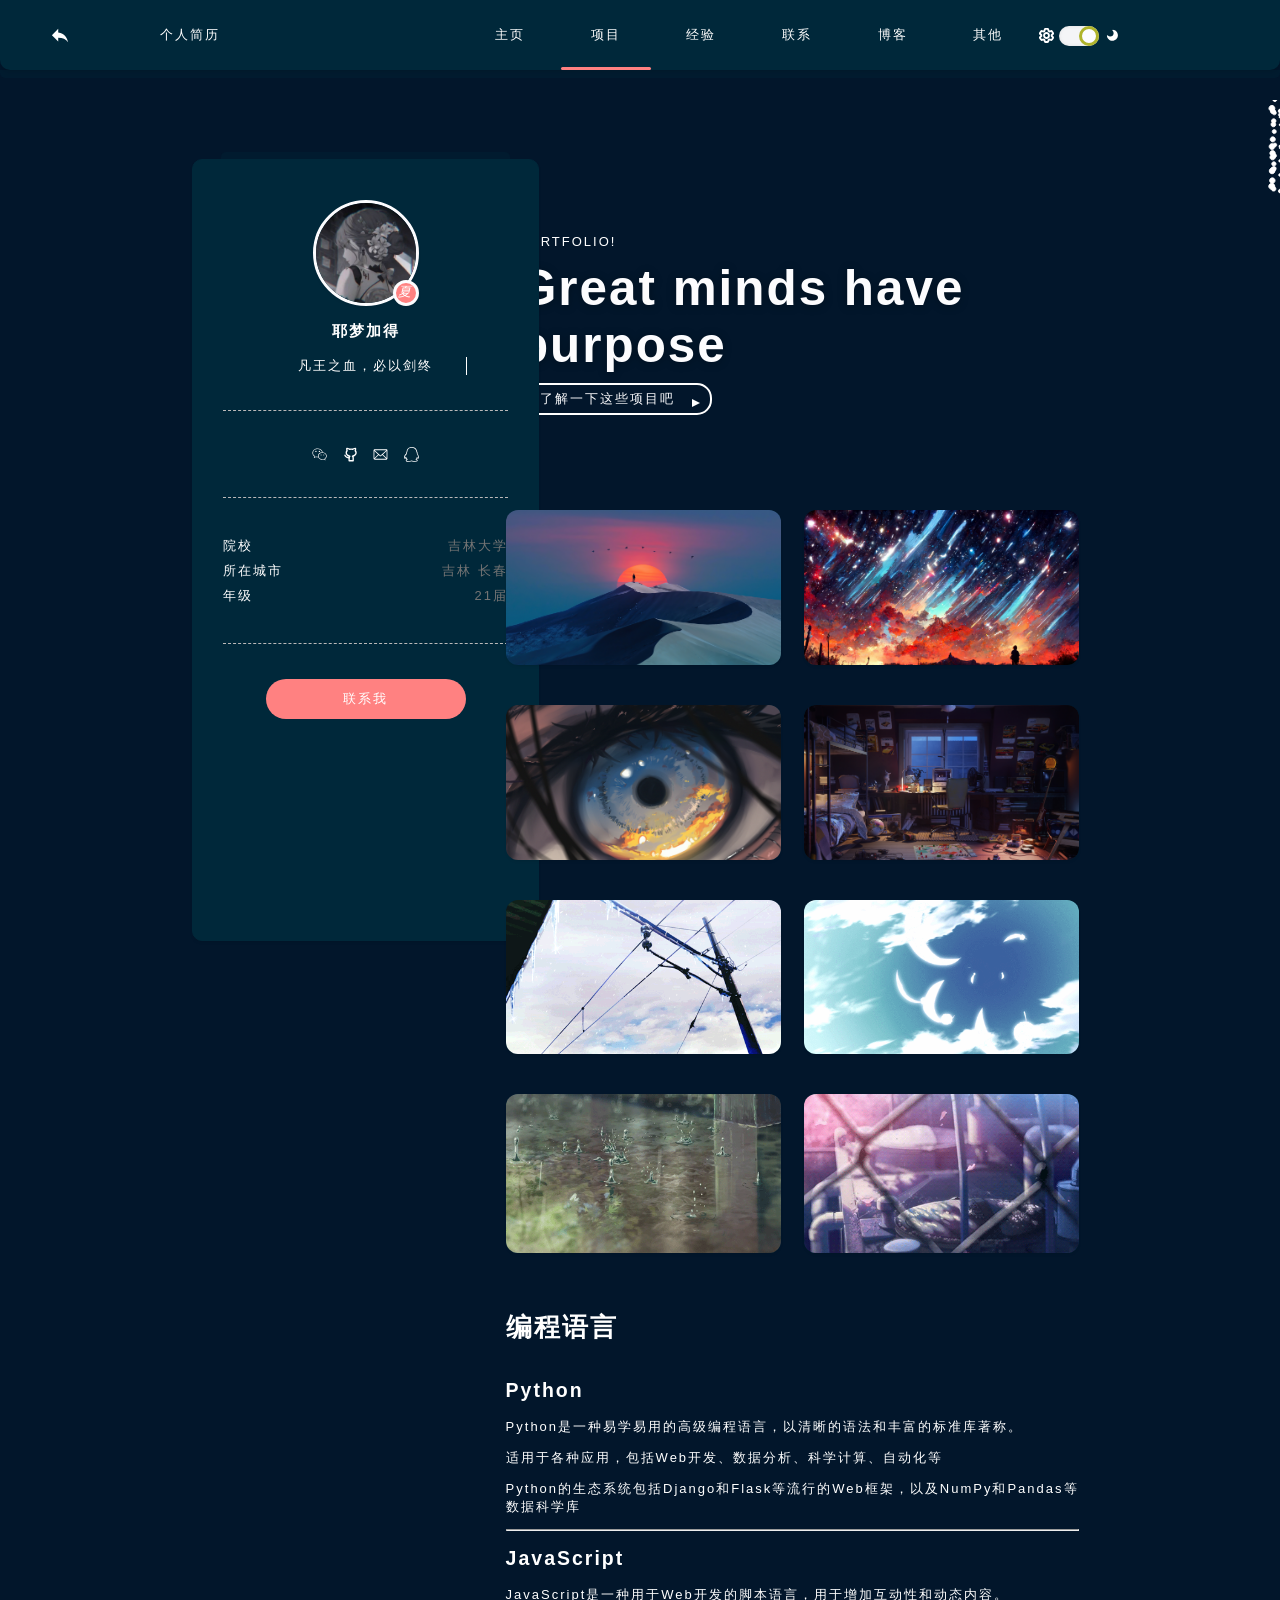
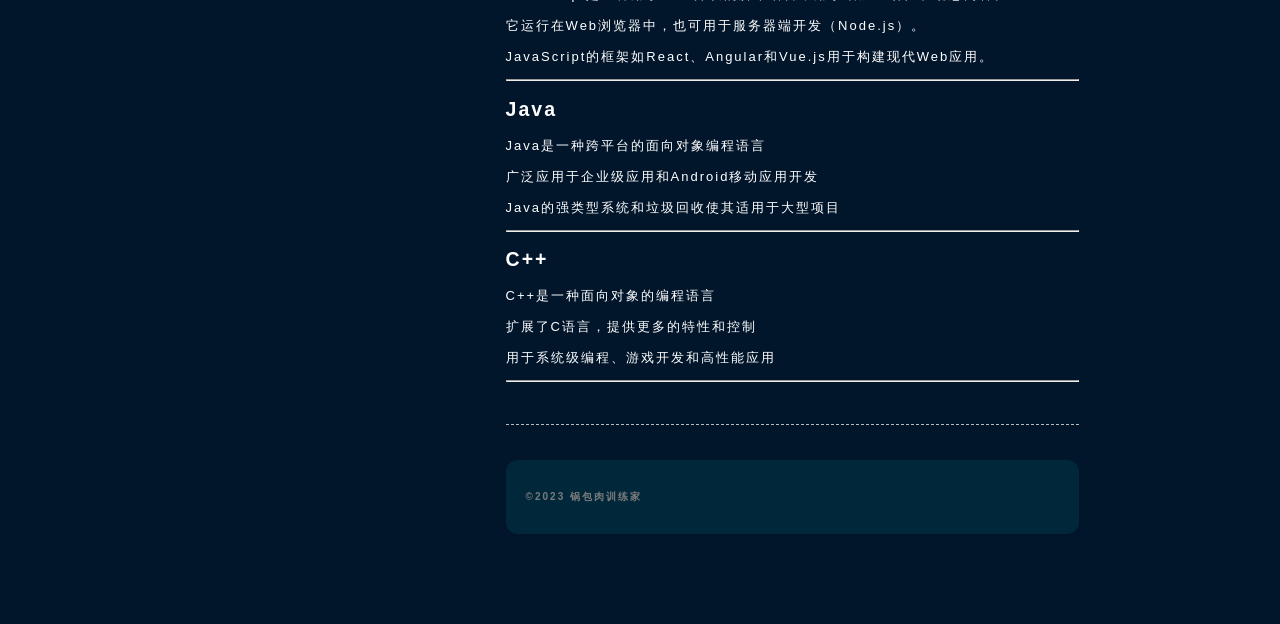
==== commit d865078d: "展示" ====
--- a/index.html
+++ b/index.html
@@ -1,206 +1,327 @@
-<!DOCTYPE html>
-<html lang="en">
-<head>
-
- <video src="./img/background.mp4"  class="bjimg" autoplay loop muted ></video>
-    <meta charset="UTF-8">
-    <meta http-equiv="X-UA-Compatible" content="IE=edge">
-    <meta name="viewport" content="width=device-width, initial-scale=1.0">
-    <title>Document</title>
-    <link rel="stylesheet" href="./css/common.css">
-     <link rel="stylesheet" href="css/normalize.css">
-     <link rel="stylesheet" href="./css/style.css" media="screen" type="text/css" />
-       <div class="nav">
-        <img src="./img/head.png" alt="">
-           <a class="index.html">主页</a>
-           <a href="./html/message.html">个人信息</a>
-           <a href="./html/boke.html">博客</a>
-           <a href="./html/photo.html">照片墙</a>
-    </div>
-
-</head>
-
-<body>
-<div class="over">
-<canvas class="canvas"  width="500" height="400">您的浏览器不支持canvas，请升级</canvas>
-<div class="help">工具箱</div>
-<div class="ui">
-  <input class="ui-input" type="输入你的文字" />
-  <span class="ui-return">↵</span>
-</div>
-</div>
-<div class="overlay">
-  <div class="tabs">
-    <div class="tabs-labels"><span class="tabs-label">指令</span>
-    <div class="tabs-panels">
-      <ul class="tabs-panel commands">
-        <li class="commands-item"><span class="commands-item-title">文本</span><span class="commands-item-info" data-demo="hello world">任意文字</span><span class="commands-item-action">Demo</span></li>
-         <li class="commands-item"><span class="commands-item-title">倒计时</span><span class="commands-item-info" data-demo="#time">时间</span><span class="commands-item-action">Demo</span></li>
-        <li class="commands-item"><span class="commands-item-title">矩形</span><span class="commands-item-info" data-demo="#rectangle 30x15">矩形长宽<span class="commands-item-mode">width x height</span></span><span class="commands-item-action">Demo</span></li>
-        <li class="commands-item"><span class="commands-item-title">圆形</span><span class="commands-item-info" data-demo="#circle 25">圆形半径<span class="commands-item-mode">diameter</span></span><span class="commands-item-action">Demo</span></li>
-        <li class="commands-item commands-item--gap"><span class="commands-item-title">现在时间</span><span class="commands-item-info" data-demo="The time is|#time|#countdown 3|#icon thumbs-up"><span class="commands-item-mode"></span>&nbsp;<span class="commands-item-mode"></span></span><span class="commands-item-action">Demo</span></li>
-      </ul>
-      <div class="tabs-panel ui-details">
-      </div>
-      <div class="tabs-panel ui-share">
-      </div>
-    </div>
-  </div>
-</div>
-</div>
-  <script src="js/index.js"></script>
-<body>
-<script>
-function clickEffect() {
-  let balls = [];
-  let longPressed = false;
-  let longPress;
-  let multiplier = 0;
-  let width, height;
-  let origin;
-  let normal;
-  let ctx;
-  const colours = ["#FFB6C1","#6495ED","#98FB98","#FFE4C4","#FF7F50","#FF6347"];
-  const canvas = document.createElement("canvas");
-  document.body.appendChild(canvas);
-  canvas.setAttribute("style", "width: 1%; height: 1%; top: 0; left: 0; z-index: 99999; position: fixed; pointer-events: none;");
-  const pointer = document.createElement("span");
-  pointer.classList.add("pointer");
-  document.body.appendChild(pointer);
-
-  if (canvas.getContext && window.addEventListener) {
-    ctx = canvas.getContext("2d");
-    updateSize();
-    window.addEventListener('resize', updateSize, false);
-    loop();
-    window.addEventListener("mousedown", function(e) {
-      pushBalls(randBetween(10, 20), e.clientX, e.clientY);
-      document.body.classList.add("is-pressed");
-      longPress = setTimeout(function(){
-        document.body.classList.add("is-longpress");
-        longPressed = true;
-      }, 500);
-    }, false);
-    window.addEventListener("mouseup", function(e) {
-      clearInterval(longPress);
-      if (longPressed == true) {
-        document.body.classList.remove("is-longpress");
-        pushBalls(randBetween(50 + Math.ceil(multiplier), 100 + Math.ceil(multiplier)), e.clientX, e.clientY);
-        longPressed = false;
-      }
-      document.body.classList.remove("is-pressed");
-    }, false);
-    window.addEventListener("mousemove", function(e) {
-      let x = e.clientX;
-      let y = e.clientY;
-      pointer.style.top = y + "px";
-      pointer.style.left = x + "px";
-    }, false);
-  } else {
-    console.log("canvas or addEventListener is unsupported!");
-  }
-
-
-  function updateSize() {
-    canvas.width = window.innerWidth * 2;
-    canvas.height = window.innerHeight * 2;
-    canvas.style.width = window.innerWidth + 'px';
-    canvas.style.height = window.innerHeight + 'px';
-    ctx.scale(2, 2);
-    width = (canvas.width = window.innerWidth);
-    height = (canvas.height = window.innerHeight);
-    origin = {
-      x: width ,
-      y: height
-    };
-    normal = {
-      x: width ,
-      y: height
-    };
-  }
-  class Ball {
-    constructor(x = origin.x, y = origin.y) {
-      this.x = x;
-      this.y = y;
-      this.angle = Math.PI * 2 * Math.random();
-      if (longPressed == true) {
-        this.multiplier = randBetween(14 + multiplier, 15 + multiplier);
-      } else {
-        this.multiplier = randBetween(6, 12);
-      }
-      this.vx = (this.multiplier + Math.random() * 0.5) * Math.cos(this.angle);
-      this.vy = (this.multiplier + Math.random() * 0.5) * Math.sin(this.angle);
-      this.r = randBetween(8, 12) + 3 * Math.random();
-      this.color = colours[Math.floor(Math.random() * colours.length)];
-    }
-    update() {
-      this.x += this.vx - normal.x;
-      this.y += this.vy - normal.y;
-      normal.x = -2 / window.innerWidth * Math.sin(this.angle);
-      normal.y = -2 / window.innerHeight * Math.cos(this.angle);
-      this.r -= 0.3;
-      this.vx *= 0.9;
-      this.vy *= 0.9;
-    }
-  }
-
-  function pushBalls(count = 1, x = origin.x, y = origin.y) {
-    for (let i = 0; i < count; i++) {
-      balls.push(new Ball(x, y));
-    }
-  }
-
-  function randBetween(min, max) {
-    return Math.floor(Math.random() * max) + min;
-  }
-
-  function loop() {
-    ctx.fillStyle = "rgba(255, 255, 255, 0)";
-    ctx.clearRect(0, 0, canvas.width, canvas.height);
-    for (let i = 0; i < balls.length; i++) {
-      let b = balls[i];
-      if (b.r < 0) continue;
-      ctx.fillStyle = b.color;
-      ctx.beginPath();
-      ctx.arc(b.x, b.y, b.r, 0, Math.PI * 2, false);
-      ctx.fill();
-      b.update();
-    }
-    if (longPressed == true) {
-      multiplier += 0.2;
-    } else if (!longPressed && multiplier >= 0) {
-      multiplier -= 0.4;
-    }
-    removeBall();
-    requestAnimationFrame(loop);
-  }
-
-  function removeBall() {
-    for (let i = 0; i < balls.length; i++) {
-      let b = balls[i];
-      if (b.x + b.r < 0 || b.x - b.r > width || b.y + b.r < 0 || b.y - b.r > height || b.r < 0) {
-        balls.splice(i, 1);
-      }
-    }
-  }
-}
-clickEffect();//调用特效函数
-</script>
-
-<script type="text/javascript">
-
-	if(null !=localStorage.pagecount){
-		localStorage.pagecount=Number(localStorage.pagecount)+1;
-	}else{
-		localStorage.pagecount=1;
-		}
-	document.write("已经访问了"+localStorage.pagecount+"次<br>");
-
-</script>
-
-
-</body>
-
-</html>
-
-
+<!DOCTYPE html>
+<html lang="en">
+
+<head>
+  <meta charset="UTF-8">
+  <meta http-equiv="X-UA-Compatible" content="IE=edge">
+  <meta name="viewport" content="width=device-width, initial-scale=1.0">
+  <title>个人博客</title>
+  <link rel="stylesheet" href="./css/base.css">
+  <script src="./js/jq.js"></script>
+  <link rel="stylesheet" href="./css/home.css">
+</head>
+
+<body>
+  <canvas class="canvas-wrap" id="triangle-lost-in-space" resize="true"></canvas>
+
+  <!-- loadding -->
+  <div class="lodding-wrap">
+    <div class="loadding-div"></div>
+  </div>
+
+
+  <!-- 主要页面 -->
+  <div class="box">
+
+    <!-- 顶部栏 -->
+    <div class="header borderafter">
+      <!-- 返回按钮 -->
+      <a style="position: absolute;left:50px;" href="javascript:history.back()">
+        <svg t="1649246285004" class="icon" viewBox="0 0 1024 1024" version="1.1" xmlns="http://www.w3.org/2000/svg"
+          p-id="3737" width="20" height="20">
+          <path
+            d="M98 468.9l322.8-322.8v184.4C743.6 376.7 881.9 607.3 928 837.8 812.7 676.4 651.3 602.6 420.8 602.6v189.1L98 468.9z"
+            p-id="3738" fill="#254665"></path>
+        </svg>
+      </a>
+
+
+      <div class="col">
+        <span>个人简历</span>
+        <!-- 右边操作栏 -->
+        <div class="header-right">
+          <!-- 按钮 -->
+          <div class="min_menu-wrap" id="minmenu">
+            <span class="min_menu"></span>
+          </div>
+          <!-- 列表 -->
+          <div class="menu_list">
+            <!-- 栏目 -->
+            <ul class="header-nav">
+              <li><a href="./index2.html">主页</a></li>
+              <li class="active"><a href="./home.html">项目</a></li>
+              <li><a href="./resume.html">经验</a></li>
+              <li><a href="./contact.html">联系</a></li>
+              <li><a href="./blog.html">博客</a></li>
+              <li><a href="./live.html">其他</a></li>
+            </ul>
+            <!-- 开关灯 -->
+            <span class="kaig-bottm">
+              <svg t="1649159647627" class="icon" viewBox="0 0 1024 1024" version="1.1"
+                xmlns="http://www.w3.org/2000/svg" p-id="2250" width="15" height="15">
+                <path
+                  d="M1008.535135 710.670332l-70.446388 116.386904a112.099975 112.099975 0 0 1-140.572857 43.829042l-69.422645-17.083729c-5.502624 3.1992-11.133217 6.3984-16.763809 9.341665l-18.299425 62.896276C687.335435 981.514621 639.4754 1023.744064 582.657604 1023.744064H441.764828c-56.817796 0-104.677831-42.293427-110.308423-97.703574l-18.299425-62.896276a422.166458 422.166458 0 0 1-16.827793-9.341665l-69.614597 17.083729a112.163959 112.163959 0 0 1-140.508873-43.893026L15.631361 710.542364a107.493127 107.493127 0 0 1 32.43989-144.731817L96.251206 518.910272a410.649338 410.649338 0 0 1 0-14.204448l-48.179955-46.836291a107.365159 107.365159 0 0 1-32.375906-144.731817l70.190452-116.450888a112.099975 112.099975 0 0 1 140.572857-43.893026l69.550612 17.083729c5.566608-3.1992 11.133217-6.3984 16.827794-9.341665l18.299425-62.896276C336.831061 42.229443 384.691096 0 441.508892 0H582.529636c56.817796 0 104.677831 42.293427 110.372407 97.63959l18.235441 62.704324c5.75856 3.007248 11.325169 6.142464 16.827793 9.341665l69.678581-17.083729a112.163959 112.163959 0 0 1 140.508873 43.893026l70.446388 116.514872a107.493127 107.493127 0 0 1-32.375906 144.731817l-48.179955 46.772307a414.616346 414.616346 0 0 1 0 14.204448l48.243939 46.836291c47.092227 31.928018 62.192452 94.952262 32.247938 145.115721z m-213.066733-142.23644l3.391152-31.032242a246.210447 246.210447 0 0 0 0-51.699076l-3.263184-30.904274 93.992502-91.305173-53.554612-88.553862-131.615096 32.311922-23.546113-16.059985a294.134466 294.134466 0 0 0-48.627844-26.809297l-27.513121-11.901025L568.453156 127.968008H455.649356L419.370426 252.736816l-27.705074 11.965009c-16.635841 7.166208-32.951762 16.187953-48.499875 26.745313l-23.610097 15.996001-131.487128-32.247938-53.36266 88.489878 94.056486 91.433141-3.263184 30.968258a247.874031 247.874031 0 0 0 0 51.699076l3.1992 30.904274-93.928518 91.369157 53.554612 88.489878 131.551112-32.311922 23.610097 16.059985c15.292177 10.429393 31.544114 19.451137 48.563859 26.809297l27.577106 11.965009L455.905292 895.776056h112.611848l36.342914-124.768808 27.64109-11.965009c16.699825-7.166208 32.951762-16.187953 48.563859-26.745313l23.546113-15.996001 131.423144 32.247938 53.68258-88.745814-94.184454-91.369157zM512.147232 615.846038c57.329668 0 103.846038-46.516371 103.974006-103.974006 0-57.329668-46.644339-103.974006-103.974006-103.974007S408.173225 454.542364 408.173225 511.872032 454.817564 615.846038 512.147232 615.846038z m0 127.968008c-127.968008 0-231.942014-103.910022-231.942015-231.942014 0-127.968008 103.910022-231.942014 231.942015-231.942015 127.968008 0 231.942014 103.910022 231.942014 232.133967A232.133967 232.133967 0 0 1 512.147232 743.814046z"
+                  p-id="2251"></path>
+              </svg>
+              <!-- 开关按钮 -->
+              <span class="my-radio active" id="myRadio">
+                <i></i>
+              </span>
+              <svg t="1649159678284" class="icon" viewBox="0 0 1024 1024" version="1.1"
+                xmlns="http://www.w3.org/2000/svg" p-id="3376" width="15" height="15">
+                <path
+                  d="M505.4 878.6c-196.7 0-358-150.9-374.9-343.1 1-18.6 16.1-33.4 34.9-33.4 10.8 0 20.5 4.8 26.9 12.4 0.2 0.3 0.5 0.1 0.5-0.7 41.6 44.2 100.5 71.9 166.1 71.9 127.1 0 230.1-103 230.1-230.1 0-66.1-28-125.1-72.6-166.8 0.1-0.1 0.5-0.1 0.3-0.3-7-6.5-11.4-15.7-11.4-26.1 0-19 14.9-34.1 33.7-35.3 192.1 17.1 342.9 178.3 342.9 375 0 208-168.5 376.5-376.5 376.5z"
+                  p-id="3377"></path>
+              </svg>
+            </span>
+          </div>
+        </div>
+      </div>
+    </div>
+
+    <!-- 顶部导航 -->
+    <div class="navigation">
+      <div class="nav-titleBox co zz">
+        <!-- 占位符 -->
+        <div class="co-left"></div>
+
+        <!-- 标题 -->
+        <div class="co-right">
+          <span class="titleBox-tag">PORTFOLIO!</span>
+          <h1>
+            Great minds have purpose
+          </h1>
+          <a class="buttom navbtn" href="#next-one">了解一下这些项目吧
+          </a>
+        </div>
+      </div>
+    </div>
+
+    <!-- 主要修改部分 -->
+    <div class="content zz">
+      <!-- 占位符 -->
+      <div class="co-left">
+        <!-- 简历吸盘 -->
+        <div class="me-card carbox borderbefore" id="mycard">
+          <div class="mecar-title">
+            <div class="me-image">
+              <span class="status">
+                <i>夏弥</i>
+              </span>
+              <img src="./img/toux.jpg" alt="">
+            </div>
+            <h3>耶梦加得</h3>
+            <p class="me-hover">
+              <span>凡王之血，必以剑终</span>
+            </p>
+          </div>
+          <div class="borderbotm"></div>
+          <div class="lianxi-list">
+            <a title="wx:w1457321681">
+              <svg t="1649145899448" class="icon" viewBox="0 0 1024 1024" version="1.1"
+                xmlns="http://www.w3.org/2000/svg" p-id="14861" width="15" height="15">
+                <path
+                  d="M506.942 345.921c25.259 0 42.134-16.916 42.134-42.107 0-25.477-16.848-41.956-42.134-41.956-25.299 0-50.668 16.48-50.668 41.956 0.028 25.204 25.409 42.107 50.668 42.107l0 0zM506.942 345.921zM271.257 261.857c-25.259 0-50.79 16.48-50.79 41.956 0 25.19 25.532 42.107 50.79 42.107 25.163 0 42.012-16.916 42.012-42.107-0.014-25.477-16.834-41.956-42.012-41.956l0 0zM271.257 261.857zM1010.654 615.492c0-133.202-123.563-246.702-275.237-258.512 0.205-1.652 0.301-3.373-0.068-5.092-30.406-141.79-182.886-248.695-354.7-248.695-194.15 0-352.119 135.387-352.119 301.793 0 89.279 45.574 169.725 131.946 233.158l-30.106 90.508c-1.939 5.885-0.177 12.37 4.506 16.452 2.853 2.458 6.445 3.741 10.076 3.741 2.335 0 4.697-0.546 6.867-1.625l113.036-56.565 13.926 2.827c34.802 7.154 64.853 13.353 101.868 13.353 10.895 0 40.878-3.987 43.404-7.182 40.755 101.99 153.094 175.61 285.273 175.61 33.86 0 68.13-8.164 98.891-15.866l87.136 47.636c2.307 1.257 4.847 1.911 7.359 1.911 3.441 0 6.881-1.161 9.639-3.413 4.847-3.932 6.841-10.404 5.038-16.33l-22.255-74.001c74.602-58.955 115.521-129.488 115.521-199.708l0 0zM409.798 665.75c-9.626 0.833-19.388 1.243-29.082 1.243-32.686 0-60.334-5.652-92.31-12.26l-18.582-3.755c-3.195-0.683-6.567-0.245-9.503 1.269l-81.687 40.892 21.231-63.775c2.076-6.24-0.205-13.053-5.57-16.821-82.07-57.207-123.659-126.894-123.659-207.093 0-144.179 139.087-261.516 310.067-261.516 151.142 0 284.959 91.955 312.579 214.261-158.475 2.076-286.706 113.487-286.706 250.32 0 19.893 3.018 39.171 8.11 57.767-1.542-0.382-3.168-0.683-4.887-0.532l0 0zM860.371 788.699c-4.875 3.673-6.935 10.007-5.188 15.852l13.804 45.903-56.647-30.993c-2.157-1.188-4.588-1.803-7.004-1.803-1.188 0-2.389 0.15-3.564 0.464-30.379 7.674-61.822 15.593-92.433 15.593-142.186 0-257.857-97.717-257.857-217.811 0-120.095 115.658-217.771 257.857-217.771 139.469 0 257.325 99.724 257.325 217.771 0 59.87-37.738 121.255-106.291 172.797l0 0zM868.181 797.178zM616.454 506.006c-16.848 0-33.696 16.971-33.696 33.792 0 16.944 16.848 33.669 33.696 33.669 25.313 0 42.038-16.725 42.038-33.669 0-16.848-16.725-33.792-42.038-33.792l0 0zM616.454 506.006zM801.58 506.006c-16.603 0-33.451 16.971-33.451 33.792 0 16.944 16.848 33.669 33.451 33.669 25.231 0 42.257-16.725 42.257-33.669 0-16.848-16.998-33.792-42.257-33.792l0 0zM801.58 506.006z"
+                  p-id="14862"></path>
+              </svg>
+            </a>
+            <a title="github:wttAndroid" href="https://gitee.com/wttAndroid">
+              <svg t="1649145950732" class="icon" viewBox="0 0 1024 1024" version="1.1"
+                xmlns="http://www.w3.org/2000/svg" p-id="16367" width="15" height="15">
+                <path
+                  d="M695.765333 981.333333h-276.053333c-26.794667 0-47.317333-21.077333-47.317333-48.64V739.84c0-29.184 6.314667-56.746667 17.365333-81.066667-129.365333-48.64-214.528-150.784-214.528-264.277333 0-53.504 17.365333-103.765333 50.474667-147.498667-12.629333-42.154667-15.786667-95.658667-12.629334-157.269333C216.234667 62.122667 236.8 42.666667 261.973333 42.666667c14.208 0 134.101333 1.621333 203.52 64.853333a504.448 504.448 0 0 1 184.533334 0C717.866667 44.288 837.717333 42.666667 853.504 42.666667c25.216 0 45.738667 19.456 47.317333 45.397333 4.693333 61.610667 0 115.114667-12.629333 157.269333C921.301333 290.688 938.666667 340.906667 938.666667 392.832c0 113.493333-85.162667 215.637333-214.528 264.277333a207.786667 207.786667 0 0 1 17.365333 81.066667v192.896c1.578667 27.562667-20.48 50.261333-45.738667 50.261333z m-228.693333-97.28h181.333333V739.84c0-27.562667-12.586667-53.504-33.109333-71.338667-14.165333-11.349333-20.48-30.805333-15.786667-50.261333 4.778667-17.834667 18.944-32.426667 36.309334-35.669333 123.050667-24.32 208.213333-102.144 208.213333-189.696 0-47.018667-25.258667-82.688-45.738667-105.386667-14.208-14.549333-17.365333-35.626667-7.893333-55.082667 6.314667-12.970667 15.786667-40.533333 15.786667-89.173333-39.466667 6.485333-85.205333 19.456-102.528 45.397333-11.093333 16.213333-31.573333 24.32-50.474667 19.456a393.045333 393.045333 0 0 0-194.005333 0c-18.944 4.864-37.888-3.242667-50.474667-19.456-17.365333-25.941333-63.146667-38.912-102.528-45.397333 1.578667 48.64 9.429333 76.202667 15.786667 89.173333 7.850667 17.834667 4.693333 40.533333-7.936 55.082667-20.48 22.698667-45.738667 58.368-45.738667 105.386667 0 87.552 85.205333 163.754667 208.213333 189.696 17.365333 3.242667 31.573333 17.834667 36.266667 35.669333 4.736 17.834667-1.578667 37.290667-15.786667 50.261333a95.104 95.104 0 0 0-33.109333 71.296v144.298667h3.157333z"
+                  fill="#172B4D" p-id="16368"></path>
+                <path
+                  d="M403.968 788.394667c-212.949333 0-309.162667-194.56-313.898667-202.666667-11.050667-24.32-1.578667-53.461333 20.48-64.810667 23.68-11.349333 52.053333-1.621333 63.146667 21.077334 3.114667 6.485333 80.426667 157.269333 241.28 149.162666 26.837333-1.621333 48.896 19.456 48.896 46.976 1.578667 27.562667-18.901333 50.261333-45.738667 50.261334h-14.165333z"
+                  fill="#172B4D" p-id="16369"></path>
+              </svg>
+            </a>
+            <a title="email:1457321681@qq.com" href="Mailto:1457321681@qq.com?Subject=邮箱标题&amp;Body=邮箱内容！">
+              <svg t="1649145973361" class="icon" viewBox="0 0 1024 1024" version="1.1"
+                xmlns="http://www.w3.org/2000/svg" p-id="17271" width="15" height="15">
+                <path
+                  d="M983.899806 785.385782V224.886223h0.180631l-0.180631-4.696419c-0.180632-5.238314-0.722526-10.476627-1.806315-15.714941-2.890104-25.469042-21.675781-44.977245-45.519139-47.686717H122.287529c-11.741048 0-23.482096 1.625684-34.861881 5.238314-30.346093 10.295996-50.757453 40.100194-50.576821 74.058917v534.849885c-0.361263 21.314518 5.780208 42.087141 17.701887 59.789028l0.361263 0.722526 5.418946 3.973893c18.243782 21.856412 44.977245 34.319986 73.517022 34.500618H904.421944c37.751984 0 70.265655-27.094726 79.477862-66.291763l0.180631-0.541894c0.361263-5.96084 0.361263-11.741048-0.180631-17.701888zM390.16405 547.494091l55.453872 49.854295 43.893456 40.100194c5.418945 5.96084 13.005468 9.57347 21.133886 9.57347 7.947786 0 15.534309-3.431999 21.133886-9.57347l101.153642-91.941436 272.753572 263.721997H126.622685L390.16405 547.494091z m120.119951 30.346092L111.449638 216.03528H115.604163c214.409596-0.903158 703.559711-2.890104 793.875463-0.361263l-399.195625 362.166166z m165.458458-69.72376l251.619686-227.956959v474.518963L675.742459 508.116423z m-328.568707 0.180631L93.205856 760.278003V278.895043l253.967896 229.402011z"
+                  p-id="17272"></path>
+              </svg>
+            </a>
+            <a title="QQ:1457321681">
+              <svg t="1649146096754" class="icon" viewBox="0 0 1024 1024" version="1.1"
+                xmlns="http://www.w3.org/2000/svg" p-id="18277" width="15" height="15">
+                <path
+                  d="M537.576602 0c345.434577 0 362.285044 329.787714 362.285044 329.787714 52.356809 69.207276 24.072096 131.794725 24.072096 131.794725 168.504671 264.793055 59.578437 341.22196 29.488318 346.638181-29.488318 5.416222-58.374833-32.49733-58.374833-32.49733s-9.628838 37.913551-33.700934 58.374833c87.86315 40.922563 72.216288 92.075767 72.216288 92.075767s-18.655874 154.061414-383.94993 56.569425l-31.293725-5.416222c-350.248996 126.378504-393.578768-43.931575-393.578768-43.931575s-14.443258-71.012683 53.560413-97.491989c-39.718958-24.072096-53.560413-75.2253-53.560413-75.2253s-35.506341 57.77303-81.845126 36.709946C-3.443754 775.723291-31.728467 587.359141 143.997834 451.351799c0 0-25.275701-80.641521 32.49733-128.785713C176.495163 322.566085 192.142025 0 537.576602 0L537.576602 0 537.576602 0zM230.055576 341.22196C153.626672 406.216619 204.779876 471.211278 204.779876 471.211278 36.275204 574.72129 66.365324 742.022357 66.365324 742.022357s27.081108-13.239653 45.736982-52.356809c19.257677-39.117156 48.745994 6.619826 48.745994 6.619826s18.655874 89.066755 74.623497 123.971294c56.569425 34.904539-2.40721 57.171228-2.40721 57.171228s-61.985647 0.601802-56.569425 43.329773c5.416222 42.126168 205.81642 95.084779 325.575097 1.203605l63.791054 8.425234c209.427235 72.81809 312.937247 4.814419 319.557073-8.425234 6.619826-13.239653-31.895527-38.515353-67.401869-53.560413-35.506341-15.04506-44.533377-30.691922-13.239653-51.153204 31.293725-21.063084 43.931575-62.587449 61.985647-105.31542 18.054072-42.72797 45.736982-21.664886 49.347797-9.628838 3.610814 12.036048 29.488318 52.356809 29.488318 52.356809s68.003671-72.216288-73.419893-285.856139c0 0 30.691922-63.791054-21.063084-116.147863 0 0-12.63785-300.299397-320.158876-300.299397C224.639355 52.356809 230.055576 341.22196 230.055576 341.22196L230.055576 341.22196 230.055576 341.22196z"
+                  p-id="18278"></path>
+              </svg>
+            </a>
+          </div>
+          <div class="borderbotm"></div>
+          <div class="mecar-bottm">
+            <div>
+              <span class="mecarbottm-key">院校</span>
+              <span class="mecarbottm-value">吉林大学</span>
+            </div>
+            <div>
+              <span class="mecarbottm-key">所在城市</span>
+              <span class="mecarbottm-value">吉林 长春</span>
+            </div>
+            <div>
+              <span class="mecarbottm-key">年级</span>
+              <span class="mecarbottm-value">21届</span>
+            </div>
+
+          </div>
+          <div class="borderbotm"></div>
+          <div class="buttom-box ">
+            <a class="button" href="">联系我</a>
+          </div>
+        </div>
+      </div>
+      <!-- 右边 -->
+      <div class="co-right" id="next-one">
+
+        <div class="content-li li1">
+          <div class="li1-box">
+            <a class="li1-box-item carbox" href="https://lab508.gitee.io/">
+              <img src="./img/project/1.png" alt="">
+              <div class="boxitem-title">
+                <h6>吉林大学</h6>
+                <span>软件学院</span>
+              </div>
+            </a>
+            <a class="li1-box-item carbox" href="">
+              <img src="./img/project/2.png" alt="">
+              <div class="boxitem-title">
+                <h6>这个女孩拥有的世界就这么大这么多</h6>
+                <span>她第一次把这个世界跟人分享</span>
+              </div>
+            </a>
+            <a class="li1-box-item carbox" href="">
+              <img src="./img/project/3.png" alt="">
+              <div class="boxitem-title">
+                <h6>和Sakura去东京天空树 </h6>
+                <span>世界上最暖和的地方在天空树的顶上</span>
+              </div>
+            </a>
+            <a class="li1-box-item carbox" href="">
+              <img src="./img/project/4.png" alt="">
+              <div class="boxitem-title">
+                <h6>和Sakura去明治神宫 </h6>
+                <span>有人在那里举办婚礼</span>
+              </div>
+            </a>
+            <a class="li1-box-item carbox" href="">
+              <img src="./img/box8.gif" alt="">
+              <div class="boxitem-title">
+                <h6>和Sakura去迪士尼 </h6>
+                <span>有Sakura在所以不可怕</span>
+              </div>
+            </a>
+            <a class="li1-box-item carbox" href="">
+              <img src="./img/box7.gif" alt="">
+              <div class="boxitem-title">
+                <h6>看星星的女孩已经走了</h6>
+                <span>那璀璨又有什么意思呢</span>
+              </div>
+            </a>
+            <a class="li1-box-item carbox" href="">
+              <img src="./img/box3.gif" alt="">
+              <div class="boxitem-title">
+                <h6>他披挂着漫天的星辰归来</h6>
+                <span>可是仰望天空的瞳孔已经不在 </span>
+              </div>
+            </a>
+            <a class="li1-box-item carbox" title="未上线">
+              <img src="./img/box4.gif" alt="">
+              <div class="boxitem-title">
+                <h6>孤单得连星星也想坠落</h6>
+              </div>
+            </a>
+             <h1>编程语言</h1>
+   <!DOCTYPE html>
+<html>
+<head>
+    <title>Photo Directory</title>
+</head>
+<body>
+    <div id="photo-list"></div>
+
+    <script>
+        // XML数据
+        const xmlString = `
+            <photo_directory>
+              <photo>
+                <name>Python</name>
+                <description>Python是一种易学易用的高级编程语言，以清晰的语法和丰富的标准库著称。</description>
+                <date>适用于各种应用，包括Web开发、数据分析、科学计算、自动化等</date>
+                <file_path>Python的生态系统包括Django和Flask等流行的Web框架，以及NumPy和Pandas等数据科学库</file_path>
+              </photo>
+                 <photo>
+                <name>JavaScript</name>
+                <description>JavaScript是一种用于Web开发的脚本语言，用于增加互动性和动态内容。</description>
+                <date>它运行在Web浏览器中，也可用于服务器端开发（Node.js）。</date>
+                <file_path>JavaScript的框架如React、Angular和Vue.js用于构建现代Web应用。</file_path>
+              </photo>
+                <photo>
+                <name>Java</name>
+                <description>Java是一种跨平台的面向对象编程语言</description>
+                <date>广泛应用于企业级应用和Android移动应用开发</date>
+                <file_path>Java的强类型系统和垃圾回收使其适用于大型项目</file_path>
+              </photo>
+                <photo>
+                <name>C++</name>
+                <description>C++是一种面向对象的编程语言</description>
+                <date>扩展了C语言，提供更多的特性和控制</date>
+                <file_path>用于系统级编程、游戏开发和高性能应用</file_path>
+              </photo>
+              <!-- 添加更多照片 -->
+            </photo_directory>
+        `;
+
+        // 将XML字符串解析为XML文档
+        const parser = new DOMParser();
+        const xmlDoc = parser.parseFromString(xmlString, "text/xml");
+
+        // 获取所有photo元素
+        const photos = xmlDoc.querySelectorAll("photo");
+
+        // 获取要显示文本的HTML元素
+        const photoList = document.getElementById("photo-list");
+
+        // 遍历XML数据并以文本形式添加到HTML
+        photos.forEach(photo => {
+            // 获取文本内容
+            const name = photo.querySelector("name").textContent;
+            const description = photo.querySelector("description").textContent;
+            const date = photo.querySelector("date").textContent;
+            const file_path = photo.querySelector("file_path").textContent;
+
+            // 创建文本内容
+            const textContent = `
+                <h2>${name}</h2>
+                <p>${description}</p>
+                <p>${date}</p>
+                <p>${file_path}</p>
+                <hr>
+            `;
+
+            // 将文本内容插入HTML
+            photoList.innerHTML += textContent;
+        });
+    </script>
+</body>
+</html>
+
+          </div>
+        </div>
+        <div class="borderbotm"></div>
+        <div class="carbox copybottm">
+          ©2023 锅包肉训练家
+        </div>
+      </div>
+    </div>
+</body>
+
+<script src="./js/base.js"></script>
+<script type="text/javascript" src="./js/paper-full.min.js"></script>
+<script type="text/javascript" src="./js/canvas.js"></script>
+
+</html>
--- a/css/base.css
+++ b/css/base.css
@@ -0,0 +1,841 @@
+:root {
+ /* 默认背景色 */
+--backColor:#fff;
+--borderline:#00283a;
+ /* 卡片 */
+--headerCOlor:#00283A;
+ /* 卡片 */
+--headerhover:rgb(0, 40, 58,.8);
+
+  /* 默认字体颜色 */
+--headerFont:#fff;
+  /* 反差色 */
+--fontColor:#00283A;
+--mainColor:#ff8181;
+--bagColor:#02162b;
+}
+
+.content-li svg path,.buttom svg path{
+  fill:#fff;
+}
+svg{
+  vertical-align: middle;
+}
+svg path{
+  fill: var(--headerFont);
+}
+
+/* 遮罩 */
+.zhezhao{
+  position: fixed;
+  left: 0px;
+  right: 0px;
+  bottom: 0px;
+  top: 0px;
+  background-color: rgba(0, 0, 0, .7);
+  z-index: 9;
+  display: none;
+}
+.zhezhao.active{
+  display: block;
+}
+.zhezhao .close{
+  position: absolute;
+  right: 20%;
+  top:  10%;
+}
+.close path{
+  fill: #FCFCFE;
+}
+#videoResume{
+  position: absolute;
+  left: 50%;
+  top:  50%;
+  transform: translate(-50%,-50%);
+}
+#videoResumeC{
+  width: 100%;
+}
+
+
+body,
+html {
+  position: relative;
+  margin: 0px;
+  width: 100%;
+  padding: 0px;
+  font-size: 13px;
+  letter-spacing: 2px;
+  transition: .4s ease-in-out;
+  font-weight: 400;
+  font-family: -apple-system, BlinkMacSystemFont, "Segoe UI", Roboto, "Helvetica Neue", Arial, "Noto Sans", sans-serif, "Apple Color Emoji", "Segoe UI Emoji", "Segoe UI Symbol", "Noto Color Emoji";
+  
+  color: var(--headerFont);
+  background-color:var(--bagColor);
+}
+a{
+   transition: color .6s ease-in-out;
+   text-decoration: none;
+   color: inherit;
+}
+a:hover {
+  color: var(--mainColor);
+}
+
+
+.carbox {
+  background-color: var(--headerCOlor);
+  border-radius: 12px;
+  box-shadow: 0 2px 4px -2px rgb(0 0 0 / 15%);
+}
+
+ul {
+  list-style: none;
+  margin: 0px;
+  padding: 0px;
+}
+
+ul>li {
+  display: inline-block;
+}
+img {
+  width: 100%;
+  height: 100%;
+  vertical-align: middle;
+}
+.copybottm {
+  padding: 30px 20px;
+  color: #7B7B7D;
+  font-size: 10px;
+  font-weight: 700;
+  letter-spacing: 2px;
+  transition: .4s ease-in-out;
+  text-transform: uppercase;
+}
+
+ /* 顶部栏目 */
+.header {
+  position: fixed;
+  z-index: 2;
+  top: 0px;
+  width: 100%;
+  height: 70px;
+  line-height: 70px;
+  background-color: var(--headerCOlor);
+  border-radius: 0% 0% 10px 10px;
+  box-shadow: 0 2px 4px 0 rgb(0 0 0 / 15%);
+}
+
+/* 下面的装饰 */
+.borderafter::after{
+  content: '';
+  position: absolute;
+  top: 70px;
+  left: 0px;
+  right: 0px;
+  height: 8px;
+  /* background-color: #00283A; */
+  background-color: var(--borderline);
+  border-radius: 0% 0% 5px 5px;
+  opacity: .3;
+}
+
+/* 上面的装饰 */
+.borderbefore::before{
+  content: '';
+  position: absolute;
+  top: -8px;
+  left: 8%;
+  right: 8%;
+  height: 10px;
+  background-color: var(--borderline);
+  border-radius: 5px 5px 0% 0%;
+  opacity: .3;
+}
+
+.col {
+  width: 75%;
+  margin: 0 auto;
+  /* border: 1px solid red; */
+}
+
+.header>div {
+  display: flex;
+  justify-content: space-between;
+}
+
+/* 开灯 */
+.kaig-bottm img {
+  width: 15px;
+  height: 15px;
+}
+.kaig-bottm .my-radio{
+  position: relative;
+  display: inline-block;
+  height: 20px;
+  width: 40px;
+  vertical-align: middle;
+  background: #F4F5F7;
+  border-radius: 2em;
+  box-shadow: inset 0 0 4px -1px rgb(0 0 0 / 15%);
+  transition: .4s ease-in-out;
+  cursor: pointer;
+}
+
+.kaig-bottm .my-radio.active>i{
+  right: 0px;
+  left: auto;
+}
+.kaig-bottm .my-radio>i{
+  position: absolute;
+  left: 0px;
+  top: 0px;
+  bottom: 0px;
+  display: inline-block;
+  width: 35%;
+  border: solid 3px #AFB42B;
+  border-radius: 50%;
+  background: #FCFCFE;
+  transition: all .2s ease;
+}
+
+/* 顶部导航栏 */
+.header-nav {
+  display: inline-block;
+}
+
+.header-nav>li.active::after {
+  content: '';
+  display: inline-block;
+  position: absolute;
+  bottom: 0;
+  left: 0px;
+  right: 0px;
+  border-radius: 10px;
+  height: 3px;
+  background-color: var(--mainColor);
+  transition: .4s ease-in-out;
+}
+
+.header-nav>li {
+  padding: 0 30px;
+  position: relative;
+  transition: color .6s ease-in-out;
+  box-sizing: border-box;
+}
+
+.header-nav>li:hover {
+  color: var(--mainColor);
+}
+
+
+
+/* 导航 */ 
+/* 黑色主题背景 */
+.navigation.active{ 
+  background-image: url("../img/back/aitx6-0og08.webp") !important;
+  
+}
+/* 默认主题 */
+.navigation {
+  margin: 0px auto 0;
+  width: 95%;
+  background-color: transparent;
+  height: 600px;
+  border-radius: 20px;
+  background-image: url("../img/back/a58cbbffd2aa49c1b1e99990be912f30.jpg");
+  background-attachment: fixed;
+  background-size: 100%;
+  background-repeat: no-repeat;
+  overflow: hidden;
+  color: #fff;
+}
+
+/* 顶部导航 */
+.navigation .titleBox-tag {
+  text-transform: uppercase;
+}
+
+.navigation h1 {
+  margin: 10px 0;
+  font-size: 3.8rem;
+  color: #fcfcfe;
+  text-shadow: 0 1px 10px rgb(0 0 0 / 30%);
+}
+.navigation .buttom:hover{
+  transform: scale(1.1);
+  color: #fff;
+}
+.navigation>.nav-titleBox {
+  margin-top: 18rem;
+}
+
+.nav-titleBox .buttom {
+  display: inline-block;
+  height: 28px;
+  line-height: 28px;
+  padding: 0px 35px 0 20px;
+  border: 2px solid white;
+  border-radius: 15px;
+  cursor: pointer;
+  transition: transform .3s ease;
+  color: #fcfcfe;
+  position: relative;
+}
+.nav-titleBox .buttom::after{
+  position: absolute;
+  right: 10px;
+  top: 50%;
+  content: '';
+  width: 0px;
+  height: 0px;
+  border-top: 4px solid transparent;
+  border-left: 8px solid #fff;
+  border-bottom: 4px solid transparent;
+  animation: bmove 1s infinite;
+}
+@keyframes bmove {
+  0%{
+    opacity: 1;
+    transform: translateX(-8px) translateY(-50%);
+  }
+  100%{
+    opacity: 0;
+    transform: translateX(5px) translateY(-50%);
+  }
+}
+
+
+/* 内容 */
+
+.co-left {
+  width:35%;
+  display: inline-block;
+  height: 50px;
+}
+
+.co-right {
+  width: 64%;
+  display: inline-block;
+  /* background-color: #45454566; */
+  min-height: 50px;
+}
+.co{
+  width: 70%;
+  margin: 0 auto;
+}
+
+.content {
+  position: relative;
+  top: -90px;
+  min-height: 1000px;
+  width: 70%;
+  margin: 0 auto;
+  display: flex;
+  /* background-color: rgba(10, 15, 20, 0.2); */
+}
+
+
+/* 左半部分 */
+.content .me-card {
+  /* top: 390px; */
+}
+
+.scroll{
+  position: fixed !important;
+  top: 49%;
+}
+.content .me-card {
+  width: fit-content;
+  min-width: 285px;
+  transform: translateY(-351px);
+  height: 780px;
+  /* backgrounbad-color: var(--headerCOlor); */
+  border-radius: 10px;
+  text-align: center;
+  border: 1px solid var(--headerCOlor);
+  padding: 0px 30px;
+}
+
+
+/* 左边吸盘 */
+.mecar-title {
+  margin-top: 40px;
+}
+
+
+.me-hover span{
+  margin: 0 auto;
+  display: block;
+  font: 14px ;
+  border-right: .08em solid;
+  /* 个数*2ch */
+  width: 28ch; 
+  white-space: nowrap;
+  overflow: hidden;
+  animation: typing 3s steps(28,end), blink-caret .3s step-end infinite alternate;
+}
+
+
+@keyframes typing {
+  from {
+    width: 0;
+  }
+}
+@keyframes blink-caret {
+  50%{
+    border-color: transparent;
+  }
+}
+
+
+/* 虚线 */
+.content .borderbotm {
+  /* border-style: dashed; */
+  border-bottom: 1px dashed rgb(187, 185, 185);
+  height: 0px;
+  margin: 35px 0;
+}
+
+.mecar-title .me-image {
+  position: relative;
+  display: inline-block;
+}
+.me-image>img{
+  width: 100px;
+  height: 100px;
+  border: solid 3px #FCFCFE;
+  border-radius: 50%;
+  box-shadow: 0 2px 4px -2px rgb(0 0 0 / 15%);
+}
+.mecar-title .me-image>.status{
+    height: 20px;
+    width: 20px;
+     box-shadow: 0 2px 4px -2px rgb(0 0 0 / 15%);
+    border-radius: 50%;
+    position: absolute;
+    border: solid 3px #FCFCFE;
+    right: 0px;
+    bottom: 0px;
+    background-color: var(--mainColor);
+    overflow: hidden;
+    color: #fff;
+    transition: width .2s ease-in-out, visible .2s ease-in-out;
+}
+.mecar-title .me-image:hover .status{
+  width: 100px;
+  border-radius: 20px;
+}
+.mecar-title .me-image:hover .status i {
+  width: 0%;
+  visibility: hidden;
+}
+.mecar-title .me-image:hover .status i {
+  width: 100%;
+  visibility: visible;
+}
+
+.mecar-bottm>div {
+  display: flex;
+  justify-content: space-between;
+  height: 25px;
+  line-height: 25px;
+}
+
+.mecar-bottm .mecarbottm-key {
+  font-weight: 500;
+}
+
+.mecar-bottm .mecarbottm-value {
+  font-weight: 500;
+  color: #747474;
+}
+.me-card .lianxi-list svg{
+  margin: 0 5px;
+ 
+}
+.me-card .lianxi-list a svg path{
+  transition: .2s ease-in-out;
+}
+.me-card .lianxi-list a:hover svg path{
+  fill: var(--mainColor);
+}
+.me-card .lianxi-list a{
+ display: inline-block;
+}
+.me-card .buttom-box .button{
+  display: block;
+  margin: 0 auto;
+  border: none;
+  height: 40px;
+  line-height: 40px;
+  width: 200px;
+ 
+  color: var(--headerFont);
+  border-radius: 50px;
+  background: linear-gradient(-45deg, var(--mainColor) 50%, #fff 60%, var(--mainColor) 70%);
+  background-size: 600% 100%;
+  animation: shine 5s infinite;
+}
+@keyframes shine {
+  0% {
+    background-position-x: 100%;
+  }
+  50% {
+    background-position-x: 0%;
+  }
+  100% {
+    background-position-x: -100%;
+  }
+}
+
+
+/* g公共 */
+.content-li>h3 {
+  display: flex;
+  align-items: center;
+  color: var(--headerFont);
+}
+
+.content-li .borderbotm {
+  flex: 1;
+  margin-left: 20px;
+  margin-right: 20px;
+}
+
+
+/* 加载小蝴蝶 */
+.lodding-wrap{
+  position: fixed;
+  left: 0px;
+  right: 0px;
+  bottom: 0px;
+  top: 0px;
+  background-color: rgba(0, 0, 0, 0.95);
+  z-index: 9;
+  opacity: 1;
+}
+
+.loadding-div{
+  left: 50%;
+  top: 50%;
+  position: relative;
+  width: 100px;
+  height: 100px;
+  transform: rotateZ(-13deg) translate(-50%,-50%); 
+  animation: insect-fly 0.3333333333s infinite alternate cubic-bezier(.45,-0.43,.63,1.94);
+}
+
+.loadding-div::after,.loadding-div::before{
+  content: '';
+  position: absolute;
+  width: 50px;
+  height: 50px;
+  border: 1px solid #00c7ff;
+  transform: rotateX(60deg) rotateY(-60deg);
+  background-color: rgba(81, 0, 255, 0.723);
+  border-radius: 40% 20% 50% 50%;
+  animation: wings 0.333s infinite cubic-bezier(0.6, 0, 0.4, 1) alternate;
+}
+.loadding-div::after{
+  transform-origin: right center;
+  left: 0;
+}
+
+.loadding-div::before{
+  right: 0;
+  transform-origin: left center;
+  animation-direction: alternate-reverse;
+}
+
+@keyframes insect-fly {
+  from {
+    margin-top: -0.3em;
+  }
+  to {
+    margin-top: 0.3em;
+  }
+}
+@keyframes wings {
+  from{
+    transform: rotateX(60deg) rotateY(-60deg);
+  }
+  to{
+    transform: rotateX(60deg) rotateY(60deg);
+  }
+}
+
+/* 雪花 */
+.canvas-wrap{
+  position: fixed;
+  top: 100px;
+  bottom: 0px;
+  z-index: 1;
+  left: 0;
+  right: 0;
+}
+
+
+/* 置顶层 */
+.zz{
+  position: relative;
+  z-index: 1;
+}
+
+
+/* 公共的按钮样式 */
+.buttonsty{
+  cursor: pointer;
+  transition: .4s ease-in-out;
+}
+.buttonsty:hover{
+  transform: scale(1.03);
+}
+
+
+
+/* 适配 */
+
+/* @media screen and (min-width:1000px) and (max-width:1200px) {
+  .content .me-card{
+    min-width: auto;
+  }
+}
+
+
+
+@media screen and ( max-width:1000px) {
+  .content{
+    display: block;
+  }
+  .content .me-card{
+    min-width: auto;
+  }
+    
+
+  .header-right{
+    display: none;
+  }
+  .nav-titleBox{
+    display: none;
+  }
+  .co-right{
+    display: none;
+  }
+} */
+
+
+/* 播放器 */
+ .music-wrap{
+  position: fixed;
+  right: -14%;
+  bottom: 30px;
+  z-index: 2;
+  transition: right .3s ease;
+}
+.music-wrap:hover{
+  right: 0%;
+}
+/*
+.music-wrap.paused .music-box{
+  animation-play-state:paused;
+}
+.music-wrap .music-box{
+  animation:fadenum 5s linear infinite;
+}
+.music-wrap .music-box{
+  background-image: url(../img/bg2.jpg);
+  background-size: 100% 100%;
+  transform-origin: center center;
+  width:80px;
+  height:80px;
+  background-color:pink;
+  border-radius: 50%;
+}
+@keyframes fadenum{
+  0%{transform:rotate(0deg);}
+  100%{transform:rotate(360deg);}
+}
+
+.music-wrap .star{
+  display: inline-block;
+  width: 0;
+  height: 0;
+  border-top: 10px solid #fff;
+  border-bottom: 10px solid #fff;
+  border-left: 20px solid #fff;
+  z-index: 1;
+  position: absolute;
+  top: 50%;
+  left: 50%;
+  transform: translate(-50%,-50%);
+}
+
+.music-wrap.paused .star{
+  border-top: 10px solid transparent;
+  border-bottom: 10px solid transparent;
+  border-left: 20px solid #fff;
+} */
+
+
+
+ .min_menu{
+  display: none;
+  height: 2px;
+  width: 15px;
+  background-color: var(--headerFont);
+  border-radius: 2px;
+  position: relative;
+  transition: .4s ease-in-out;
+}
+.min_menu::after{
+  content: "";
+  top: -5px;
+  position: absolute;
+  background-color: inherit;
+  transition: .4s ease-in-out;
+  display: block;
+  width: 15px;
+  height: 2px;
+  border-radius: 2px;
+}
+
+.min_menu::before{
+  content: "";
+  bottom: -5px;
+  position: absolute;
+  background-color: inherit;
+  transition: .4s ease-in-out;
+  display: block;
+  width: 15px;
+  height: 2px;
+  border-radius: 2px;
+  
+}
+.min_menu-wrap{
+  min-width: 50px;
+}
+.min_menu-wrap.active .min_menu{
+  transform: rotate(45deg);
+}
+.min_menu-wrap.active .min_menu::after{
+  transform: translate(0,5px) rotate(-90deg);
+}
+.min_menu-wrap.active .min_menu::before{
+  transform: translate(0,-5px) rotate(-90deg);
+}
+
+
+  /* 手机*/
+  @media screen and (max-width: 950px) {
+    .col>span{
+      visibility: hidden;
+    }
+    .content .me-card{
+      min-width: auto;
+    }
+    .co-left{
+      position: relative;
+      width: auto;
+      display: block;
+      height: auto;
+    }
+    .co-right{
+      width: 100%;
+    }
+    .content{
+      display: block;
+    }
+    .content .me-card{
+      width:auto;
+      transform: translateY(-20px);
+    }
+    .scroll{
+      position:relative !important;
+    }
+
+    
+    .min_menu{
+      display: inline-block;
+    }
+    /* .header .header-right{
+      display:none;
+    } */
+    .co-left{
+      display: none;
+    }
+    .co-right{
+      width: 100%;
+    }
+
+  
+    .header-right .min_menu-wrap{
+      text-align: center;
+    }
+    .header-right .header-nav>li{
+      display: block;
+    }
+    .header-right .kaig-bottm{
+      display: block;
+    }
+
+    .menu_list{
+      pointer-events: none;
+      position: absolute;
+      left: 0;
+      right: 0;
+      text-align: center;
+      opacity: 0;
+      background-color: var(--headerhover);
+      transform: translateY(10px);
+      transition: .1s ease-in-out;
+    }
+
+    .menu_list.active{
+      opacity: 1;
+      pointer-events: all;
+      transform: translateY(0px);
+    }
+
+    .navigation>.nav-titleBox {
+      margin-top: 10rem;
+    }
+  }
+
+/* 平板 */
+ @media screen and (max-width:1200px){
+  .navigation{
+    text-align: center;
+    background-size: 100% 100%;
+  }
+ 
+  .co-left{
+    position: relative;
+    width: auto;
+    display: block;
+    height: auto;
+  }
+  .co-right{
+    width: 100%;
+  }
+  .content{
+    display: block;
+  }
+  .content .me-card{
+    width:auto;
+    transform: translateY(-20px);
+  }
+  .scroll{
+    position:relative !important;
+  }
+}
+
+
+
+
+
+
+
+
+
+
--- a/css/home.css
+++ b/css/home.css
@@ -0,0 +1,54 @@
+.li1-box{
+  display: flex;
+  flex-wrap: wrap;
+  justify-content: space-between;
+}
+
+.li1-box-item{
+  overflow: hidden;
+  flex: 0 0 48%;
+  position: relative;
+  /* min-height: 300px; */
+  margin-bottom: 40px;
+}
+.li1-box-item:hover img{
+  transform: scale(1);
+}
+.li1-box-item:hover .boxitem-title{
+  bottom:0px;
+  opacity: 1;
+  transform: scale(1.2);
+}
+.li1-box-item>img{
+  /* width: 100%; */
+  height: 100%;
+  transform: scale(1.1);
+  transition: all .3s ease-in-out;
+}
+.li1-box-item .boxitem-title{
+  position: absolute;
+  bottom:-75px;
+  left:0px;
+  right: 0px;
+  height: 75px;
+  text-align: center;
+  background-color: var(--headerhover);
+  color: var(--headerFont);
+  transition: all .3s ease-in-out;
+  transform: scale(1);
+  font-size: 12px;
+}
+.boxitem-title h6{
+  font-size: 12px;
+  /* display: inline-block; */
+  margin: 15px 0 8px;
+}
+
+
+  /* 手机*/
+  @media screen and (max-width: 550px) {
+    .li1-box-item{
+      flex: auto;
+      min-height: auto;
+    }
+  }
